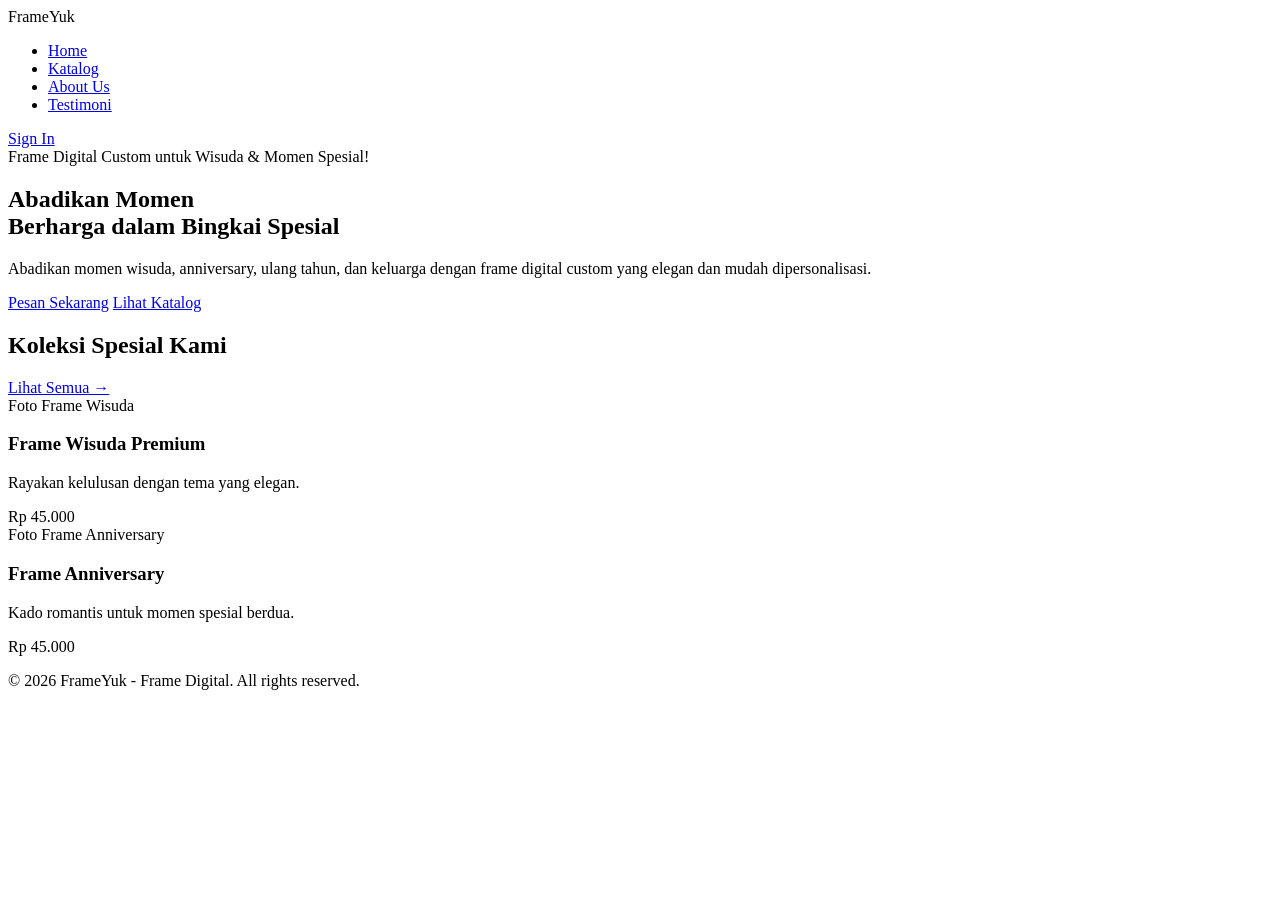
==== index.html @ 93fc91d2 "First commit landing page" ====
<!DOCTYPE html>
<html lang="id">
<head>
    <meta charset="UTF-8">
    <meta name="viewport" content="width=device-width, initial-scale=1.0">
    <title>FrameYuk - Abadikan Momen Berharga</title>
    <link rel="stylesheet" href="style.css">
</head>
<body>

    <header>
        <nav class="navbar">
            <div class="logo">FrameYuk</div>
            <ul class="nav-links">
                <li><a href="#" class="active">Home</a></li>
                <li><a href="#">Katalog</a></li>
                <li><a href="#">About Us</a></li>
                <li><a href="#">Testimoni</a></li>
            </ul>
            <a href="#" class="btn-signin">Sign In</a>
        </nav>
    </header>

    <section class="hero">
        <div class="hero-content">
            <span class="badge">Frame Digital Custom untuk Wisuda & Momen Spesial!</span>
            <h1>Abadikan Momen <br>Berharga dalam <span>Bingkai Spesial</span></h1>
            <p>Abadikan momen wisuda, anniversary, ulang tahun, dan keluarga dengan frame digital custom yang elegan dan mudah dipersonalisasi.</p>
            <div class="hero-buttons">
                <a href="#" class="btn-primary">Pesan Sekarang</a>
                <a href="#" class="btn-secondary">Lihat Katalog</a>
            </div>
        </div>
    </section>

    <section class="products">
        <div class="section-header">
            <h2>Koleksi Spesial Kami</h2>
            <a href="#" class="see-all">Lihat Semua →</a>
        </div>
        <div class="product-grid">
            <div class="product-card">
                <div class="image-placeholder">Foto Frame Wisuda</div>
                <h3>Frame Wisuda Premium</h3>
                <p>Rayakan kelulusan dengan tema yang elegan.</p>
                <span class="price">Rp 45.000</span>
            </div>
            <div class="product-card">
                <div class="image-placeholder">Foto Frame Anniversary</div>
                <h3>Frame Anniversary</h3>
                <p>Kado romantis untuk momen spesial berdua.</p>
                <span class="price">Rp 45.000</span>
            </div>
        </div>
    </section>

    <footer>
        <p>&copy; 2026 FrameYuk - Frame Digital. All rights reserved.</p>
    </footer>

</body>
</html>
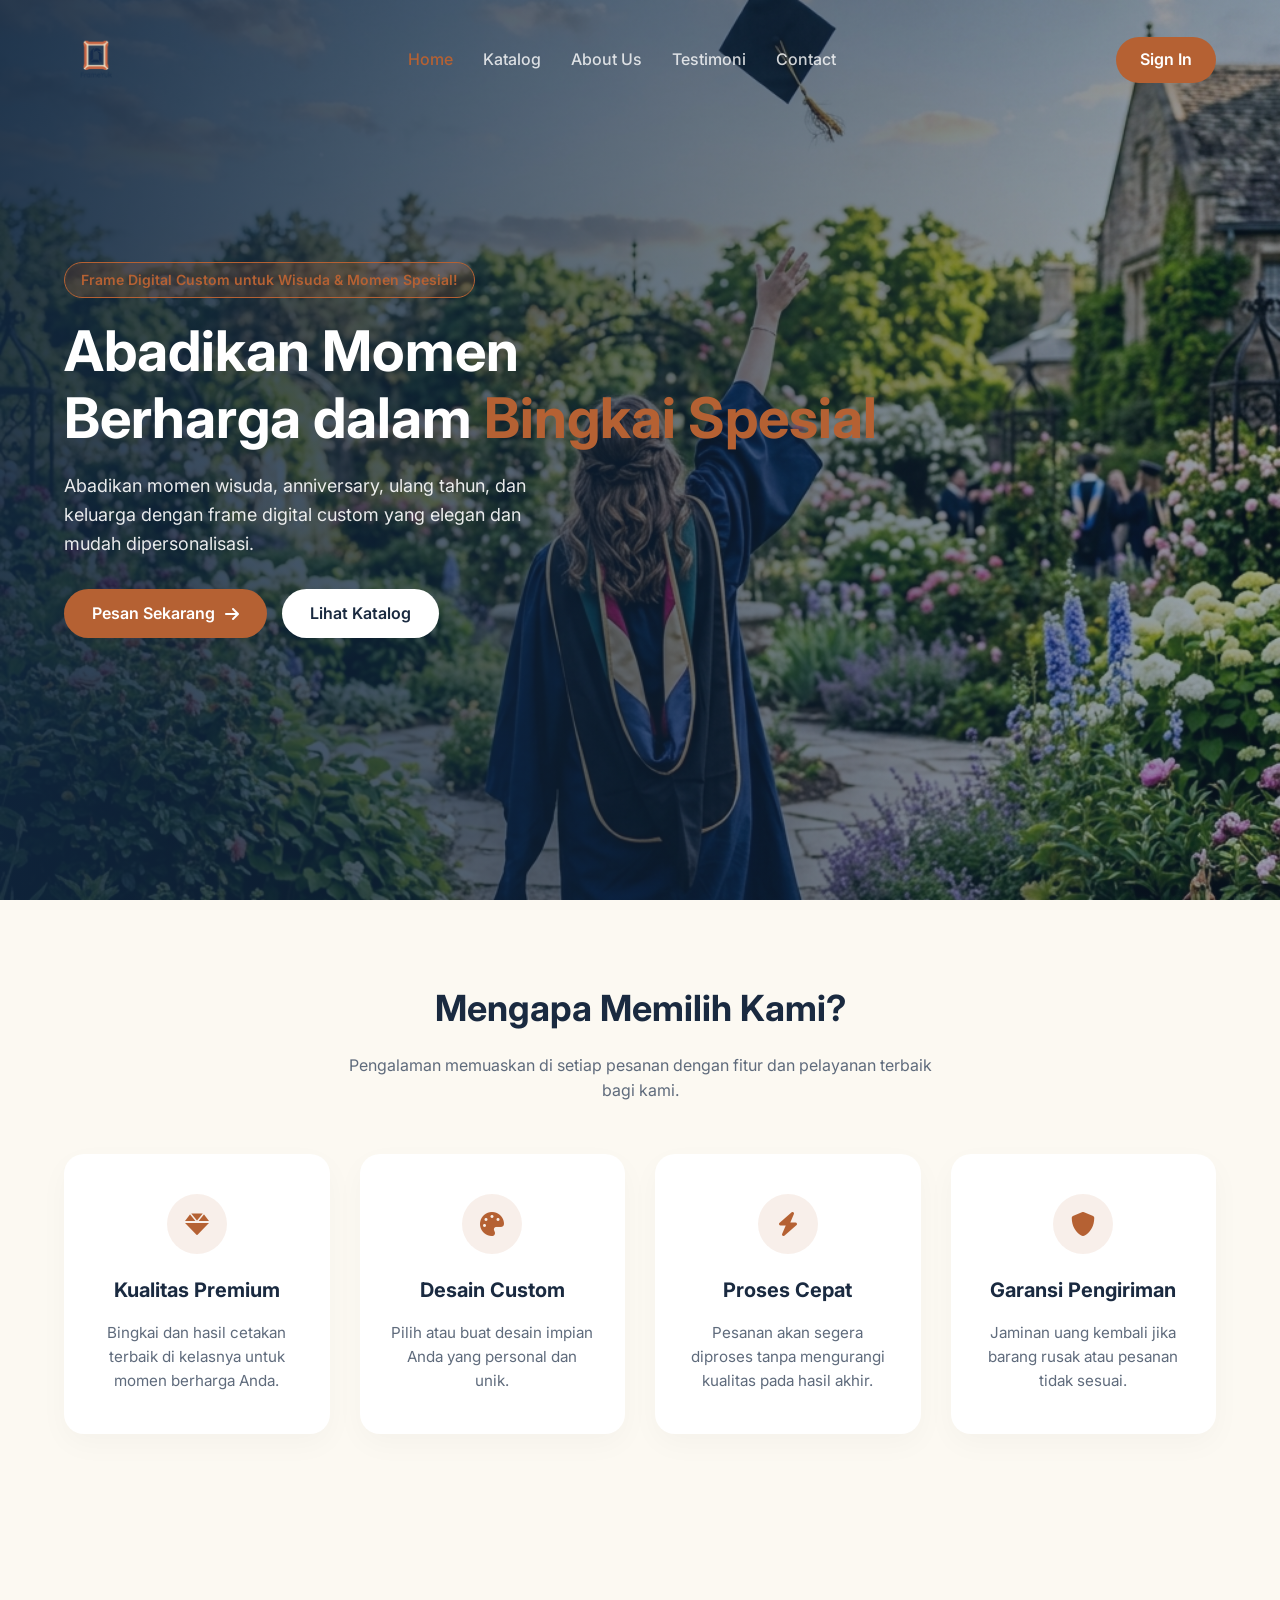
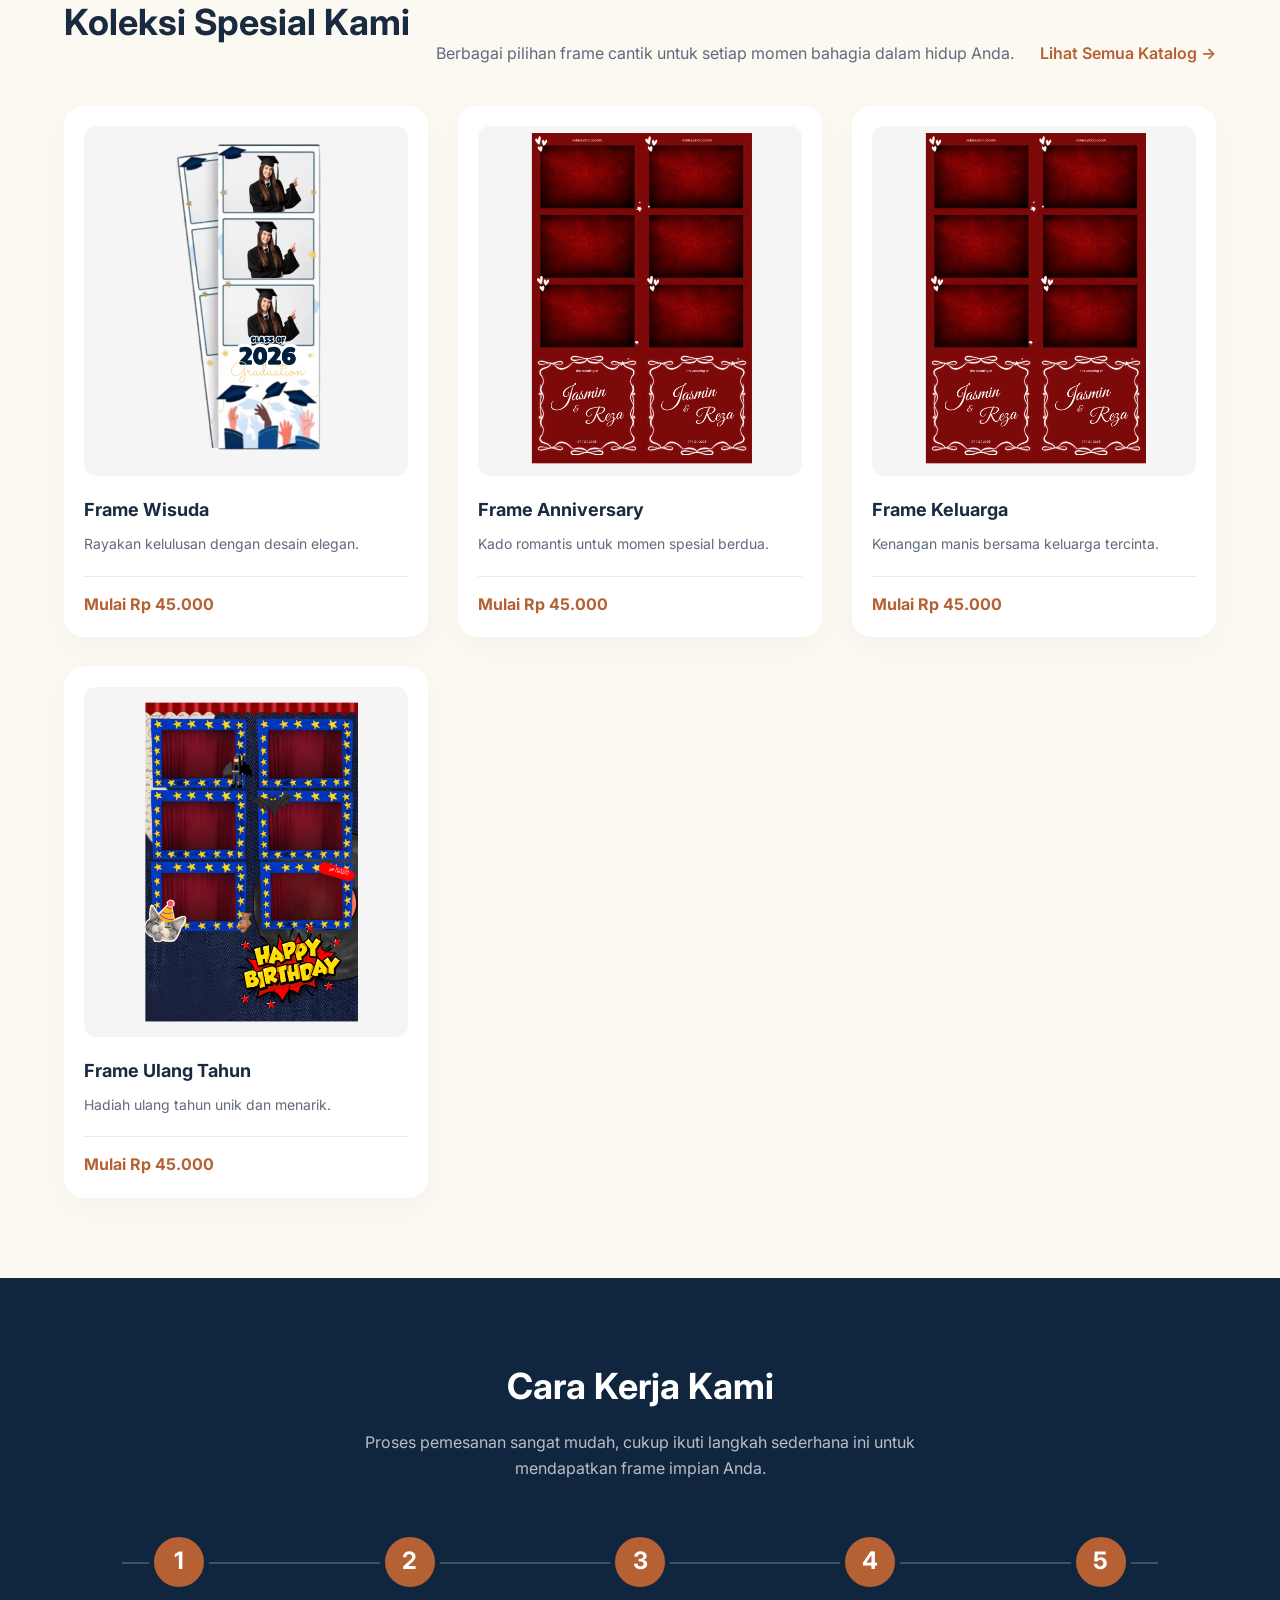
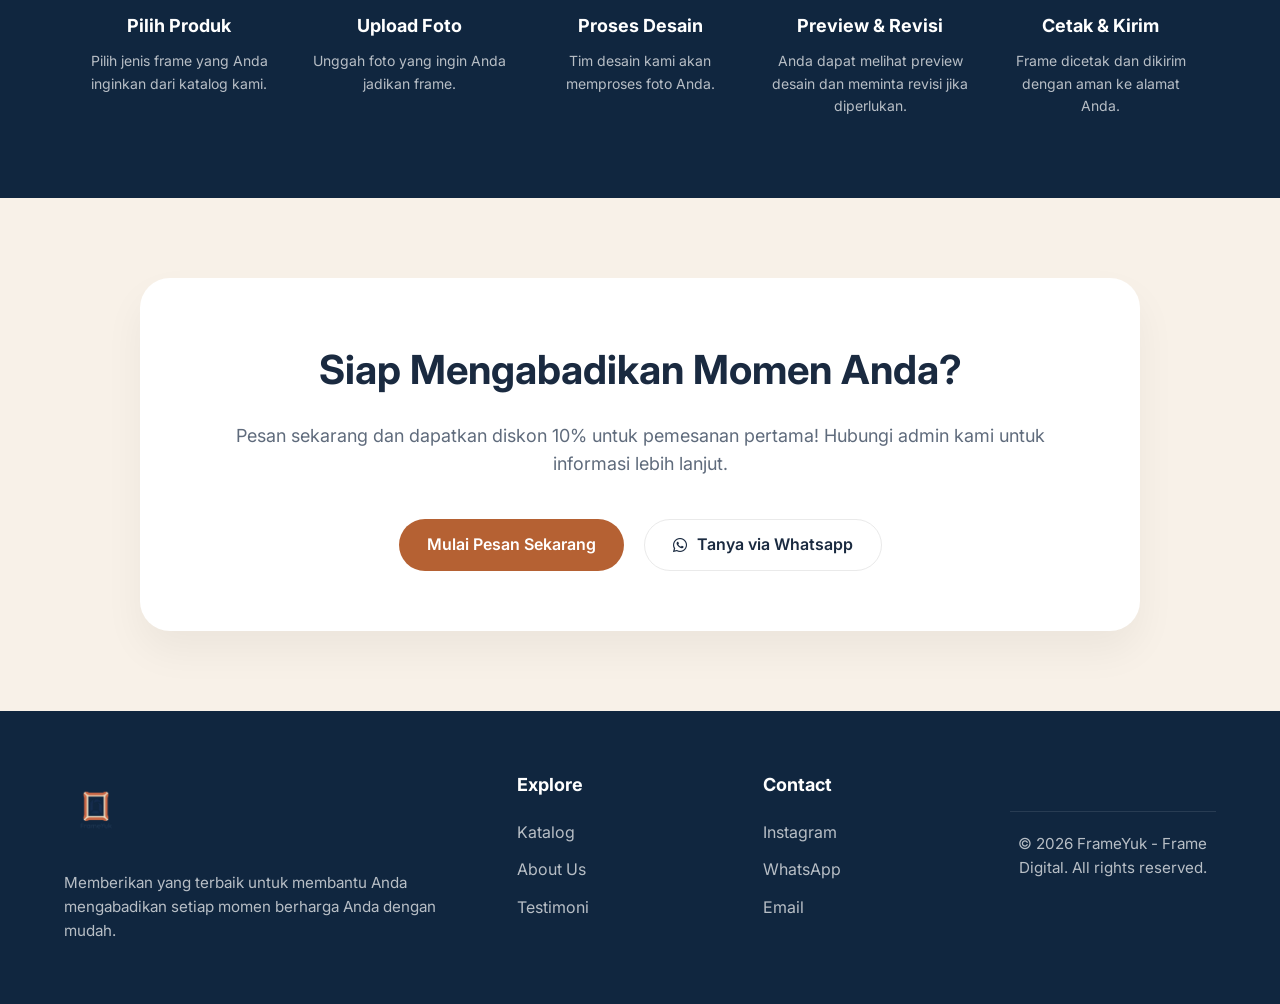
==== commit 089dc38a: "trigger deploy pertama" ====
--- a/index.html
+++ b/index.html
@@ -5,30 +5,65 @@
     <meta name="viewport" content="width=device-width, initial-scale=1.0">
     <title>FrameYuk - Abadikan Momen Berharga</title>
     <link rel="stylesheet" href="style.css">
+    <link href="https://fonts.googleapis.com/css2?family=Inter:wght@300;400;500;600;700&display=swap" rel="stylesheet">
+    <link rel="stylesheet" href="https://cdnjs.cloudflare.com/ajax/libs/font-awesome/6.0.0/css/all.min.css">
 </head>
 <body>
 
     <header>
         <nav class="navbar">
-            <div class="logo">FrameYuk</div>
+            <div class="logo">
+                <img src="logo.png" alt="FrameYuk Logo" class="logo-img">
+            </div>
             <ul class="nav-links">
-                <li><a href="#" class="active">Home</a></li>
-                <li><a href="#">Katalog</a></li>
+                <li><a href="index.html" class="active">Home</a></li>
+                <li><a href="katalog.html">Katalog</a></li>
                 <li><a href="#">About Us</a></li>
                 <li><a href="#">Testimoni</a></li>
+                <li><a href="#">Contact</a></li>
             </ul>
-            <a href="#" class="btn-signin">Sign In</a>
+            <a href="login.html" class="btn-signin">Sign In</a>
         </nav>
     </header>
 
     <section class="hero">
+        <div class="hero-overlay"></div>
         <div class="hero-content">
             <span class="badge">Frame Digital Custom untuk Wisuda & Momen Spesial!</span>
             <h1>Abadikan Momen <br>Berharga dalam <span>Bingkai Spesial</span></h1>
             <p>Abadikan momen wisuda, anniversary, ulang tahun, dan keluarga dengan frame digital custom yang elegan dan mudah dipersonalisasi.</p>
             <div class="hero-buttons">
-                <a href="#" class="btn-primary">Pesan Sekarang</a>
-                <a href="#" class="btn-secondary">Lihat Katalog</a>
+                <a href="katalog.html" class="btn-primary">Pesan Sekarang <i class="fas fa-arrow-right"></i></a>
+                <a href="katalog.html" class="btn-secondary">Lihat Katalog</a>
+            </div>
+        </div>
+    </section>
+
+    <section class="features">
+        <div class="section-header">
+            <h2>Mengapa Memilih Kami?</h2>
+            <p>Pengalaman memuaskan di setiap pesanan dengan fitur dan pelayanan terbaik bagi kami.</p>
+        </div>
+        <div class="feature-grid">
+            <div class="feature-card">
+                <div class="icon"><i class="fas fa-gem"></i></div>
+                <h3>Kualitas Premium</h3>
+                <p>Bingkai dan hasil cetakan terbaik di kelasnya untuk momen berharga Anda.</p>
+            </div>
+            <div class="feature-card">
+                <div class="icon"><i class="fas fa-palette"></i></div>
+                <h3>Desain Custom</h3>
+                <p>Pilih atau buat desain impian Anda yang personal dan unik.</p>
+            </div>
+            <div class="feature-card">
+                <div class="icon"><i class="fas fa-bolt"></i></div>
+                <h3>Proses Cepat</h3>
+                <p>Pesanan akan segera diproses tanpa mengurangi kualitas pada hasil akhir.</p>
+            </div>
+            <div class="feature-card">
+                <div class="icon"><i class="fas fa-shield-alt"></i></div>
+                <h3>Garansi Pengiriman</h3>
+                <p>Jaminan uang kembali jika barang rusak atau pesanan tidak sesuai.</p>
             </div>
         </div>
     </section>
@@ -36,27 +71,131 @@
     <section class="products">
         <div class="section-header">
             <h2>Koleksi Spesial Kami</h2>
-            <a href="#" class="see-all">Lihat Semua →</a>
+            <p>Berbagai pilihan frame cantik untuk setiap momen bahagia dalam hidup Anda.</p>
+            <a href="#" class="see-all">Lihat Semua Katalog →</a>
         </div>
         <div class="product-grid">
             <div class="product-card">
-                <div class="image-placeholder">Foto Frame Wisuda</div>
-                <h3>Frame Wisuda Premium</h3>
-                <p>Rayakan kelulusan dengan tema yang elegan.</p>
-                <span class="price">Rp 45.000</span>
-            </div>
-            <div class="product-card">
-                <div class="image-placeholder">Foto Frame Anniversary</div>
+                <div class="image-wrapper">
+                    <img src="frame_wisuda.png" alt="Frame Wisuda">
+                </div>
+                <h3>Frame Wisuda</h3>
+                <p>Rayakan kelulusan dengan desain elegan.</p>
+                <div class="card-footer">
+                    <span class="price">Mulai Rp 45.000</span>
+                </div>
+            </div>
+            <div class="product-card">
+                <div class="image-wrapper">
+                    <img src="frame_anniversary.png" alt="Frame Anniversary">
+                </div>
                 <h3>Frame Anniversary</h3>
                 <p>Kado romantis untuk momen spesial berdua.</p>
-                <span class="price">Rp 45.000</span>
+                <div class="card-footer">
+                    <span class="price">Mulai Rp 45.000</span>
+                </div>
+            </div>
+            <div class="product-card">
+                <div class="image-wrapper">
+                    <img src="frame_anniversary.png" alt="Frame Keluarga">
+                </div>
+                <h3>Frame Keluarga</h3>
+                <p>Kenangan manis bersama keluarga tercinta.</p>
+                <div class="card-footer">
+                    <span class="price">Mulai Rp 45.000</span>
+                </div>
+            </div>
+            <div class="product-card">
+                <div class="image-wrapper">
+                    <img src="frame_birthday.png" alt="Frame Ulang Tahun">
+                </div>
+                <h3>Frame Ulang Tahun</h3>
+                <p>Hadiah ulang tahun unik dan menarik.</p>
+                <div class="card-footer">
+                    <span class="price">Mulai Rp 45.000</span>
+                </div>
+            </div>
+        </div>
+    </section>
+
+    <section class="how-it-works">
+        <div class="section-header white">
+            <h2>Cara Kerja Kami</h2>
+            <p>Proses pemesanan sangat mudah, cukup ikuti langkah sederhana ini untuk mendapatkan frame impian Anda.</p>
+        </div>
+        <div class="steps-container">
+            <div class="step">
+                <div class="step-number">1</div>
+                <h3>Pilih Produk</h3>
+                <p>Pilih jenis frame yang Anda inginkan dari katalog kami.</p>
+            </div>
+            <div class="step">
+                <div class="step-number">2</div>
+                <h3>Upload Foto</h3>
+                <p>Unggah foto yang ingin Anda jadikan frame.</p>
+            </div>
+            <div class="step">
+                <div class="step-number">3</div>
+                <h3>Proses Desain</h3>
+                <p>Tim desain kami akan memproses foto Anda.</p>
+            </div>
+            <div class="step">
+                <div class="step-number">4</div>
+                <h3>Preview & Revisi</h3>
+                <p>Anda dapat melihat preview desain dan meminta revisi jika diperlukan.</p>
+            </div>
+            <div class="step">
+                <div class="step-number">5</div>
+                <h3>Cetak & Kirim</h3>
+                <p>Frame dicetak dan dikirim dengan aman ke alamat Anda.</p>
+            </div>
+        </div>
+    </section>
+
+    <section class="cta">
+        <div class="cta-content">
+            <h2>Siap Mengabadikan Momen Anda?</h2>
+            <p>Pesan sekarang dan dapatkan diskon 10% untuk pemesanan pertama! Hubungi admin kami untuk informasi lebih lanjut.</p>
+            <div class="cta-buttons">
+                <a href="#" class="btn-primary">Mulai Pesan Sekarang</a>
+                <a href="#" class="btn-outline-white"><i class="fab fa-whatsapp"></i> Tanya via Whatsapp</a>
             </div>
         </div>
     </section>
 
     <footer>
-        <p>&copy; 2026 FrameYuk - Frame Digital. All rights reserved.</p>
+        <div class="footer-content">
+            <div class="footer-col">
+                <div class="logo">
+                    <img src="logo.png" alt="FrameYuk Logo" class="logo-img">
+                </div>
+                <p>Memberikan yang terbaik untuk membantu Anda mengabadikan setiap momen berharga Anda dengan mudah.</p>
+            </div>
+            <div class="footer-col">
+                <h3>Explore</h3>
+                <ul>
+                    <li><a href="#">Katalog</a></li>
+                    <li><a href="#">About Us</a></li>
+                    <li><a href="#">Testimoni</a></li>
+                </ul>
+            </div>
+            <div class="footer-col">
+                <h3>Contact</h3>
+                <ul>
+                    <li><a href="#">Instagram</a></li>
+                    <li><a href="#">WhatsApp</a></li>
+                    <li><a href="#">Email</a></li>
+                </ul>
+            </div>
+            <div class="footer-col">
+                <p class="copyright">&copy; 2026 FrameYuk - Frame Digital. All rights reserved.</p>
+            </div>
+        </div>
     </footer>
 
+<script src="script.js"></script>
 </body>
-</html>+</html>
+
+
+
--- a/style.css
+++ b/style.css
@@ -0,0 +1,1180 @@
+:root {
+    --primary-color: #b56133;
+    --primary-hover: #9c4f26;
+    --bg-color: #fcf9f2;
+    --text-dark: #1a2a40;
+    --text-light: #5f6b7c;
+    --white: #ffffff;
+    --navy: #10263f;
+    --border-color: #eaeaea;
+}
+
+* {
+    margin: 0;
+    padding: 0;
+    box-sizing: border-box;
+    font-family: 'Inter', sans-serif;
+}
+
+body {
+    background-color: var(--bg-color);
+    color: var(--text-dark);
+    line-height: 1.6;
+}
+
+a {
+    text-decoration: none;
+    color: inherit;
+    transition: all 0.3s ease;
+}
+
+ul {
+    list-style: none;
+}
+
+/* Header & Navbar */
+header {
+    background-color: transparent;
+    position: absolute;
+    top: 0;
+    width: 100%;
+    z-index: 100;
+    padding: 20px 5%;
+}
+
+.navbar {
+    display: flex;
+    justify-content: space-between;
+    align-items: center;
+    max-width: 1200px;
+    margin: 0 auto;
+}
+
+.logo {
+    font-size: 1.5rem;
+    font-weight: 700;
+    color: var(--primary-color);
+    display: flex;
+    align-items: center;
+    gap: 10px;
+}
+
+.nav-links {
+    display: flex;
+    gap: 30px;
+}
+
+.nav-links a {
+    font-weight: 500;
+    color: var(--white);
+    opacity: 0.8;
+}
+
+.nav-links a:hover, .nav-links a.active {
+    opacity: 1;
+    color: var(--primary-color);
+}
+
+.btn-signin {
+    background-color: var(--primary-color);
+    color: var(--white);
+    padding: 10px 24px;
+    border-radius: 50px;
+    font-weight: 600;
+}
+
+.btn-signin:hover {
+    background-color: var(--primary-hover);
+}
+
+/* Hero Section */
+.hero {
+    position: relative;
+    height: 100vh;
+    min-height: 600px;
+    display: flex;
+    align-items: center;
+    padding: 0 5%;
+    background-image: url('hero_bg.png');
+    background-size: cover;
+    background-position: center;
+}
+
+.hero-overlay {
+    position: absolute;
+    top: 0;
+    left: 0;
+    width: 100%;
+    height: 100%;
+    background: linear-gradient(to right, rgba(16, 38, 63, 0.9) 0%, rgba(16, 38, 63, 0.4) 100%);
+}
+
+.hero-content {
+    position: relative;
+    z-index: 10;
+    max-width: 600px;
+    color: var(--white);
+    margin-left: auto;
+    margin-right: auto;
+    text-align: left;
+    width: 100%;
+    max-width: 1200px;
+}
+
+.badge {
+    display: inline-block;
+    background-color: rgba(181, 97, 51, 0.2);
+    color: var(--primary-color);
+    padding: 6px 16px;
+    border-radius: 50px;
+    font-size: 0.875rem;
+    font-weight: 600;
+    margin-bottom: 20px;
+    border: 1px solid var(--primary-color);
+}
+
+.hero h1 {
+    font-size: 3.5rem;
+    line-height: 1.2;
+    margin-bottom: 20px;
+    font-weight: 700;
+}
+
+.hero h1 span {
+    color: var(--primary-color);
+}
+
+.hero p {
+    font-size: 1.125rem;
+    margin-bottom: 30px;
+    opacity: 0.9;
+    max-width: 500px;
+}
+
+.hero-buttons {
+    display: flex;
+    gap: 15px;
+}
+
+.btn-primary {
+    background-color: var(--primary-color);
+    color: var(--white);
+    padding: 12px 28px;
+    border-radius: 50px;
+    font-weight: 600;
+    display: inline-flex;
+    align-items: center;
+    gap: 10px;
+}
+
+.btn-primary:hover {
+    background-color: var(--primary-hover);
+    transform: translateY(-2px);
+}
+
+.btn-secondary {
+    background-color: var(--white);
+    color: var(--text-dark);
+    padding: 12px 28px;
+    border-radius: 50px;
+    font-weight: 600;
+}
+
+.btn-secondary:hover {
+    background-color: #f0f0f0;
+}
+
+/* Sections General */
+section {
+    padding: 80px 5%;
+}
+
+.section-header {
+    text-align: center;
+    margin-bottom: 50px;
+}
+
+.section-header h2 {
+    font-size: 2.25rem;
+    color: var(--text-dark);
+    margin-bottom: 15px;
+}
+
+.section-header p {
+    color: var(--text-light);
+    max-width: 600px;
+    margin: 0 auto;
+}
+
+/* Features */
+.feature-grid {
+    display: grid;
+    grid-template-columns: repeat(auto-fit, minmax(250px, 1fr));
+    gap: 30px;
+    max-width: 1200px;
+    margin: 0 auto;
+}
+
+.feature-card {
+    background-color: var(--white);
+    padding: 40px 30px;
+    border-radius: 20px;
+    text-align: center;
+    box-shadow: 0 10px 30px rgba(0,0,0,0.03);
+    transition: transform 0.3s ease;
+}
+
+.feature-card:hover {
+    transform: translateY(-10px);
+}
+
+.feature-card .icon {
+    width: 60px;
+    height: 60px;
+    background-color: rgba(181, 97, 51, 0.1);
+    color: var(--primary-color);
+    border-radius: 50%;
+    display: flex;
+    align-items: center;
+    justify-content: center;
+    font-size: 1.5rem;
+    margin: 0 auto 20px;
+}
+
+.feature-card h3 {
+    margin-bottom: 15px;
+    font-size: 1.25rem;
+}
+
+.feature-card p {
+    color: var(--text-light);
+    font-size: 0.95rem;
+}
+
+/* Products */
+.products .section-header {
+    display: flex;
+    justify-content: space-between;
+    align-items: flex-end;
+    text-align: left;
+    max-width: 1200px;
+    margin: 0 auto 40px;
+}
+
+.products .section-header p {
+    margin: 0;
+}
+
+.see-all {
+    color: var(--primary-color);
+    font-weight: 600;
+}
+
+.product-grid {
+    display: grid;
+    grid-template-columns: repeat(auto-fit, minmax(280px, 1fr));
+    gap: 30px;
+    max-width: 1200px;
+    margin: 0 auto;
+}
+
+.product-card {
+    background-color: var(--white);
+    border-radius: 20px;
+    padding: 20px;
+    box-shadow: 0 10px 30px rgba(0,0,0,0.03);
+    transition: transform 0.3s ease;
+}
+
+.product-card:hover {
+    transform: translateY(-5px);
+}
+
+.image-wrapper {
+    width: 100%;
+    height: 350px;
+    background-color: #f5f5f5;
+    border-radius: 12px;
+    margin-bottom: 20px;
+    overflow: hidden;
+    display: flex;
+    align-items: center;
+    justify-content: center;
+}
+
+.image-wrapper img {
+    height: 100%;
+    object-fit: contain;
+}
+
+.product-card h3 {
+    font-size: 1.125rem;
+    margin-bottom: 8px;
+}
+
+.product-card p {
+    color: var(--text-light);
+    font-size: 0.875rem;
+    margin-bottom: 20px;
+}
+
+.card-footer {
+    display: flex;
+    justify-content: space-between;
+    align-items: center;
+    border-top: 1px solid var(--border-color);
+    padding-top: 15px;
+}
+
+.price {
+    font-weight: 700;
+    color: var(--primary-color);
+}
+
+.btn-buy {
+    background-color: rgba(181, 97, 51, 0.1);
+    color: var(--primary-color);
+    width: 40px;
+    height: 40px;
+    border-radius: 50%;
+    display: flex;
+    align-items: center;
+    justify-content: center;
+}
+
+.btn-buy:hover {
+    background-color: var(--primary-color);
+    color: var(--white);
+}
+
+/* How it Works */
+.how-it-works {
+    background-color: var(--navy);
+    color: var(--white);
+}
+
+.how-it-works .section-header h2 {
+    color: var(--white);
+}
+
+.how-it-works .section-header p {
+    color: rgba(255,255,255,0.7);
+}
+
+.steps-container {
+    display: flex;
+    justify-content: space-between;
+    max-width: 1200px;
+    margin: 0 auto;
+    position: relative;
+}
+
+.steps-container::before {
+    content: '';
+    position: absolute;
+    top: 30px;
+    left: 5%;
+    right: 5%;
+    height: 2px;
+    background-color: rgba(255,255,255,0.2);
+    z-index: 1;
+}
+
+.step {
+    text-align: center;
+    position: relative;
+    z-index: 2;
+    flex: 1;
+    padding: 0 15px;
+}
+
+.step-number {
+    width: 60px;
+    height: 60px;
+    background-color: var(--primary-color);
+    color: var(--white);
+    border-radius: 50%;
+    display: flex;
+    align-items: center;
+    justify-content: center;
+    font-size: 1.5rem;
+    font-weight: 700;
+    margin: 0 auto 20px;
+    border: 5px solid var(--navy);
+}
+
+.step h3 {
+    font-size: 1.125rem;
+    margin-bottom: 10px;
+}
+
+.step p {
+    font-size: 0.875rem;
+    color: rgba(255,255,255,0.7);
+}
+
+/* CTA */
+.cta {
+    background-color: rgba(181, 97, 51, 0.05);
+}
+
+.cta-content {
+    background-color: var(--white);
+    max-width: 1000px;
+    margin: 0 auto;
+    padding: 60px;
+    border-radius: 30px;
+    text-align: center;
+    box-shadow: 0 20px 40px rgba(0,0,0,0.05);
+}
+
+.cta-content h2 {
+    font-size: 2.5rem;
+    margin-bottom: 20px;
+}
+
+.cta-content p {
+    color: var(--text-light);
+    margin-bottom: 40px;
+    font-size: 1.125rem;
+}
+
+.cta-buttons {
+    display: flex;
+    justify-content: center;
+    gap: 20px;
+}
+
+.btn-outline-white {
+    background-color: var(--white);
+    color: var(--text-dark);
+    border: 1px solid var(--border-color);
+    padding: 12px 28px;
+    border-radius: 50px;
+    font-weight: 600;
+    display: inline-flex;
+    align-items: center;
+    gap: 10px;
+}
+
+.btn-outline-white:hover {
+    border-color: var(--primary-color);
+    color: var(--primary-color);
+}
+
+/* Footer */
+footer {
+    background-color: var(--navy);
+    color: var(--white);
+    padding: 60px 5% 20px;
+}
+
+.footer-content {
+    display: grid;
+    grid-template-columns: 2fr 1fr 1fr 1fr;
+    gap: 40px;
+    max-width: 1200px;
+    margin: 0 auto 40px;
+}
+
+.footer-col .logo {
+    color: var(--white);
+    margin-bottom: 20px;
+}
+
+.footer-col p {
+    color: rgba(255,255,255,0.7);
+    font-size: 0.95rem;
+}
+
+.footer-col h3 {
+    margin-bottom: 20px;
+    font-size: 1.125rem;
+}
+
+.footer-col ul li {
+    margin-bottom: 12px;
+}
+
+.footer-col ul li a {
+    color: rgba(255,255,255,0.7);
+}
+
+.footer-col ul li a:hover {
+    color: var(--primary-color);
+}
+
+.copyright {
+    text-align: center;
+    border-top: 1px solid rgba(255,255,255,0.1);
+    padding-top: 20px;
+    margin-top: 40px;
+    font-size: 0.875rem;
+    color: rgba(255,255,255,0.5);
+}
+
+/* Responsive */
+@media (max-width: 768px) {
+    .nav-links {
+        display: none;
+    }
+    
+    .hero h1 {
+        font-size: 2.5rem;
+    }
+    
+    .products .section-header {
+        flex-direction: column;
+        align-items: flex-start;
+        gap: 15px;
+    }
+    
+    .steps-container {
+        flex-direction: column;
+        gap: 40px;
+    }
+    
+    .steps-container::before {
+        display: none;
+    }
+    
+    .cta-buttons {
+        flex-direction: column;
+    }
+    
+    .footer-content {
+        grid-template-columns: 1fr;
+    }
+}
+
+/* =========================================
+   ADDITIONAL STYLES FOR NEW PAGES
+========================================= */
+
+/* General Utility */
+.bg-light {
+    background-color: #f7f9fc;
+}
+
+.mt-4 {
+    margin-top: 20px;
+}
+
+.text-danger {
+    color: #e74c3c;
+}
+
+.text-muted {
+    color: #7f8c8d;
+}
+
+/* Navbar Top (Inner Pages) */
+.navbar-top {
+    background-color: var(--white);
+    position: sticky;
+    top: 0;
+    box-shadow: 0 2px 10px rgba(0,0,0,0.05);
+    padding: 15px 5%;
+    z-index: 100;
+}
+
+.nav-container {
+    display: flex;
+    justify-content: space-between;
+    align-items: center;
+    max-width: 1200px;
+    margin: 0 auto;
+}
+
+.search-bar {
+    display: flex;
+    align-items: center;
+    background-color: #f0f2f5;
+    padding: 8px 15px;
+    border-radius: 50px;
+    width: 300px;
+}
+
+.search-bar i {
+    color: var(--text-light);
+    margin-right: 10px;
+}
+
+.search-bar input {
+    border: none;
+    background: transparent;
+    outline: none;
+    width: 100%;
+}
+
+.user-profile .user-info {
+    display: flex;
+    align-items: center;
+    gap: 10px;
+    cursor: pointer;
+    font-weight: 500;
+}
+
+.user-info i {
+    font-size: 1.5rem;
+    color: var(--text-light);
+}
+
+/* Katalog Page */
+.katalog-container {
+    padding: 40px 5%;
+    max-width: 1200px;
+    margin: 0 auto;
+}
+
+.page-header {
+    text-align: center;
+    margin-bottom: 30px;
+}
+
+.page-header h1 {
+    font-size: 2rem;
+    margin-bottom: 10px;
+}
+
+.filter-tabs {
+    display: flex;
+    justify-content: center;
+    gap: 15px;
+    margin-bottom: 40px;
+    flex-wrap: wrap;
+}
+
+.filter-btn {
+    padding: 10px 20px;
+    border: 1px solid var(--border-color);
+    background-color: var(--white);
+    border-radius: 50px;
+    cursor: pointer;
+    font-weight: 500;
+    transition: all 0.3s;
+}
+
+.filter-btn:hover, .filter-btn.active {
+    background-color: var(--primary-color);
+    color: var(--white);
+    border-color: var(--primary-color);
+}
+
+.badge-new {
+    position: absolute;
+    top: 15px;
+    right: 15px;
+    background-color: #e74c3c;
+    color: white;
+    padding: 4px 10px;
+    border-radius: 4px;
+    font-size: 0.75rem;
+    font-weight: bold;
+}
+
+.image-wrapper {
+    position: relative;
+}
+
+.btn-buy-full {
+    display: block;
+    text-align: center;
+    background-color: rgba(181, 97, 51, 0.1);
+    color: var(--primary-color);
+    padding: 8px 15px;
+    border-radius: 50px;
+    font-weight: 600;
+    transition: all 0.3s;
+}
+
+.btn-buy-full:hover {
+    background-color: var(--primary-color);
+    color: var(--white);
+}
+
+/* Detail Page */
+.breadcrumb {
+    padding: 20px 5%;
+    font-size: 0.875rem;
+    color: var(--text-light);
+}
+
+.breadcrumb a {
+    color: var(--primary-color);
+}
+
+.detail-container {
+    padding: 20px 5% 60px;
+    max-width: 1200px;
+    margin: 0 auto;
+}
+
+.detail-layout {
+    display: grid;
+    grid-template-columns: 1fr 1fr;
+    gap: 50px;
+}
+
+.detail-gallery {
+    display: flex;
+    flex-direction: column;
+    gap: 20px;
+}
+
+.main-image {
+    background-color: #f5f5f5;
+    border-radius: 20px;
+    height: 400px;
+    display: flex;
+    align-items: center;
+    justify-content: center;
+    padding: 20px;
+}
+
+.main-image img {
+    max-height: 100%;
+    object-fit: contain;
+}
+
+.image-thumbnails {
+    display: flex;
+    gap: 15px;
+}
+
+.thumbnail {
+    width: 80px;
+    height: 80px;
+    background-color: #f5f5f5;
+    border-radius: 10px;
+    border: 2px solid transparent;
+    cursor: pointer;
+    padding: 10px;
+}
+
+.thumbnail img {
+    width: 100%;
+    height: 100%;
+    object-fit: contain;
+}
+
+.thumbnail.active {
+    border-color: var(--primary-color);
+}
+
+.product-description-box {
+    background-color: var(--white);
+    padding: 20px;
+    border-radius: 12px;
+    box-shadow: 0 5px 15px rgba(0,0,0,0.02);
+}
+
+.product-description-box h4 {
+    margin-bottom: 10px;
+}
+
+.product-title {
+    font-size: 2.5rem;
+    margin-bottom: 10px;
+}
+
+.product-price {
+    font-size: 1.5rem;
+    font-weight: 700;
+    color: var(--primary-color);
+    margin-bottom: 30px;
+}
+
+.form-group {
+    margin-bottom: 25px;
+}
+
+.form-group label {
+    display: block;
+    margin-bottom: 10px;
+    font-weight: 600;
+}
+
+.color-options {
+    display: flex;
+    gap: 15px;
+}
+
+.color-radio {
+    cursor: pointer;
+}
+
+.color-radio input {
+    display: none;
+}
+
+.color-swatch {
+    display: inline-block;
+    width: 30px;
+    height: 30px;
+    border-radius: 50%;
+    border: 2px solid #ddd;
+    transition: all 0.2s;
+}
+
+.color-radio input:checked + .color-swatch {
+    transform: scale(1.1);
+    box-shadow: 0 0 0 2px var(--white), 0 0 0 4px var(--primary-color);
+}
+
+.upload-slots {
+    display: flex;
+    gap: 15px;
+    margin-bottom: 5px;
+}
+
+.upload-box {
+    width: 80px;
+    height: 80px;
+    border: 2px dashed #ccc;
+    border-radius: 10px;
+    display: flex;
+    flex-direction: column;
+    align-items: center;
+    justify-content: center;
+    color: #999;
+    cursor: pointer;
+    transition: all 0.2s;
+}
+
+.upload-box:hover {
+    border-color: var(--primary-color);
+    color: var(--primary-color);
+}
+
+.action-group {
+    display: flex;
+    align-items: center;
+    gap: 20px;
+    margin-top: 40px;
+}
+
+.quantity-control {
+    display: flex;
+    align-items: center;
+    border: 1px solid #ddd;
+    border-radius: 50px;
+    overflow: hidden;
+}
+
+.qty-btn {
+    width: 40px;
+    height: 40px;
+    background: var(--white);
+    border: none;
+    cursor: pointer;
+    font-size: 1.2rem;
+}
+
+.qty-input {
+    width: 50px;
+    text-align: center;
+    border: none;
+    border-left: 1px solid #ddd;
+    border-right: 1px solid #ddd;
+    height: 40px;
+}
+
+.btn-large {
+    padding: 12px 40px;
+    flex: 1;
+    text-align: center;
+}
+
+/* Dashboard / Pesanan Page */
+.dashboard-layout {
+    display: flex;
+    max-width: 1200px;
+    margin: 40px auto;
+    padding: 0 5%;
+    gap: 30px;
+    min-height: 600px;
+}
+
+.sidebar {
+    width: 250px;
+    background-color: var(--white);
+    border-radius: 20px;
+    padding: 20px 0;
+    box-shadow: 0 5px 20px rgba(0,0,0,0.03);
+    align-self: flex-start;
+}
+
+.sidebar-menu li {
+    margin-bottom: 5px;
+}
+
+.sidebar-menu a {
+    display: flex;
+    align-items: center;
+    gap: 15px;
+    padding: 15px 25px;
+    color: var(--text-dark);
+    font-weight: 500;
+}
+
+.sidebar-menu a:hover, .sidebar-menu a.active {
+    background-color: rgba(181, 97, 51, 0.05);
+    color: var(--primary-color);
+    border-left: 3px solid var(--primary-color);
+}
+
+.dashboard-content {
+    flex: 1;
+    background-color: var(--white);
+    border-radius: 20px;
+    padding: 30px;
+    box-shadow: 0 5px 20px rgba(0,0,0,0.03);
+}
+
+.page-header-small h2 {
+    font-size: 1.5rem;
+    margin-bottom: 5px;
+}
+
+.page-header-small p {
+    color: var(--text-light);
+    margin-bottom: 25px;
+}
+
+.order-tabs {
+    display: flex;
+    gap: 20px;
+    border-bottom: 1px solid var(--border-color);
+    margin-bottom: 20px;
+}
+
+.tab-btn {
+    background: none;
+    border: none;
+    padding: 10px 0;
+    cursor: pointer;
+    font-weight: 500;
+    color: var(--text-light);
+    position: relative;
+}
+
+.tab-btn.active {
+    color: var(--primary-color);
+}
+
+.tab-btn.active::after {
+    content: '';
+    position: absolute;
+    bottom: -1px;
+    left: 0;
+    width: 100%;
+    height: 2px;
+    background-color: var(--primary-color);
+}
+
+.table {
+    width: 100%;
+    border-collapse: collapse;
+}
+
+.table th, .table td {
+    padding: 15px;
+    text-align: left;
+    border-bottom: 1px solid var(--border-color);
+}
+
+.table th {
+    font-weight: 600;
+    color: var(--text-light);
+    background-color: #f9f9f9;
+}
+
+.status-badge {
+    padding: 5px 10px;
+    border-radius: 50px;
+    font-size: 0.75rem;
+    font-weight: 600;
+}
+
+.status-unpaid {
+    background-color: #fdf2f2;
+    color: #e74c3c;
+}
+
+.status-process {
+    background-color: #fff8e1;
+    color: #f39c12;
+}
+
+.status-done {
+    background-color: #eafaf1;
+    color: #2ecc71;
+}
+
+.btn-action {
+    padding: 6px 15px;
+    border-radius: 50px;
+    font-size: 0.875rem;
+    font-weight: 600;
+    cursor: pointer;
+    border: none;
+}
+
+.btn-pay {
+    background-color: var(--primary-color);
+    color: var(--white);
+}
+
+.btn-outline {
+    background-color: transparent;
+    border: 1px solid var(--border-color);
+    color: var(--text-dark);
+}
+
+/* Payment Page */
+.payment-container {
+    display: flex;
+    justify-content: center;
+    align-items: center;
+    padding: 60px 5%;
+    min-height: calc(100vh - 80px);
+}
+
+.payment-card {
+    background-color: var(--white);
+    width: 100%;
+    max-width: 500px;
+    padding: 40px;
+    border-radius: 20px;
+    box-shadow: 0 10px 30px rgba(0,0,0,0.05);
+    text-align: center;
+}
+
+.payment-subtitle {
+    color: var(--text-light);
+    margin: 10px 0 30px;
+    font-size: 0.95rem;
+}
+
+.qris-box {
+    background-color: #f5f5f5;
+    padding: 20px;
+    border-radius: 15px;
+    margin-bottom: 30px;
+}
+
+.qr-code {
+    width: 250px;
+    height: 250px;
+    margin: 0 auto;
+}
+
+.payment-details {
+    text-align: left;
+    margin-bottom: 20px;
+    border-top: 1px solid var(--border-color);
+    padding-top: 20px;
+}
+
+.detail-row {
+    display: flex;
+    justify-content: space-between;
+    margin-bottom: 15px;
+}
+
+.total-amount {
+    font-size: 1.25rem;
+    color: var(--primary-color);
+}
+
+.btn-full {
+    display: block;
+    width: 100%;
+}
+
+/* Success Page */
+.success-container {
+    display: flex;
+    justify-content: center;
+    align-items: center;
+    min-height: calc(100vh - 80px);
+    padding: 60px 5%;
+}
+
+.success-card {
+    background-color: var(--white);
+    max-width: 500px;
+    padding: 50px 40px;
+    border-radius: 20px;
+    box-shadow: 0 10px 30px rgba(0,0,0,0.05);
+    text-align: center;
+}
+
+.success-icon {
+    font-size: 5rem;
+    color: #2ecc71;
+    margin-bottom: 20px;
+}
+
+.success-card h2 {
+    margin-bottom: 15px;
+}
+
+.success-card p {
+    color: var(--text-light);
+    margin-bottom: 40px;
+    line-height: 1.6;
+}
+
+.success-actions {
+    display: flex;
+    flex-direction: column;
+    gap: 15px;
+}
+
+.success-actions .btn-outline {
+    display: block;
+    padding: 12px;
+}
+
+/* Simple Footer */
+.footer-simple {
+    text-align: center;
+    padding: 30px;
+    color: var(--text-light);
+    font-size: 0.875rem;
+}
+
+/* Responsive for inner pages */
+@media (max-width: 768px) {
+    .detail-layout {
+        grid-template-columns: 1fr;
+    }
+    
+    .dashboard-layout {
+        flex-direction: column;
+    }
+    
+    .sidebar {
+        width: 100%;
+    }
+    
+    .search-bar {
+        display: none;
+    }
+}
+
+.logo-img { height: 80px; width: auto; display: block; }
+.logo { gap: 0; }
+.user-profile { position: relative; }
+.user-dropdown { display: none; position: absolute; top: 100%; right: 0; background: var(--white); min-width: 200px; box-shadow: 0 5px 20px rgba(0,0,0,0.1); border-radius: 12px; overflow: hidden; z-index: 1000; margin-top: 10px; }
+
+.user-dropdown ul { list-style: none; padding: 0; margin: 0; }
+.user-dropdown li { border-bottom: 1px solid var(--border-color); }
+.user-dropdown li:last-child { border-bottom: none; }
+.user-dropdown a { display: flex; align-items: center; gap: 10px; padding: 12px 20px; color: var(--text-dark); text-decoration: none; }
+.user-dropdown a:hover { background: rgba(181, 97, 51, 0.05); color: var(--primary-color); }
+.user-info { cursor: pointer; }
+.user-profile { cursor: pointer; }
+.user-dropdown.show { display: block !important; }
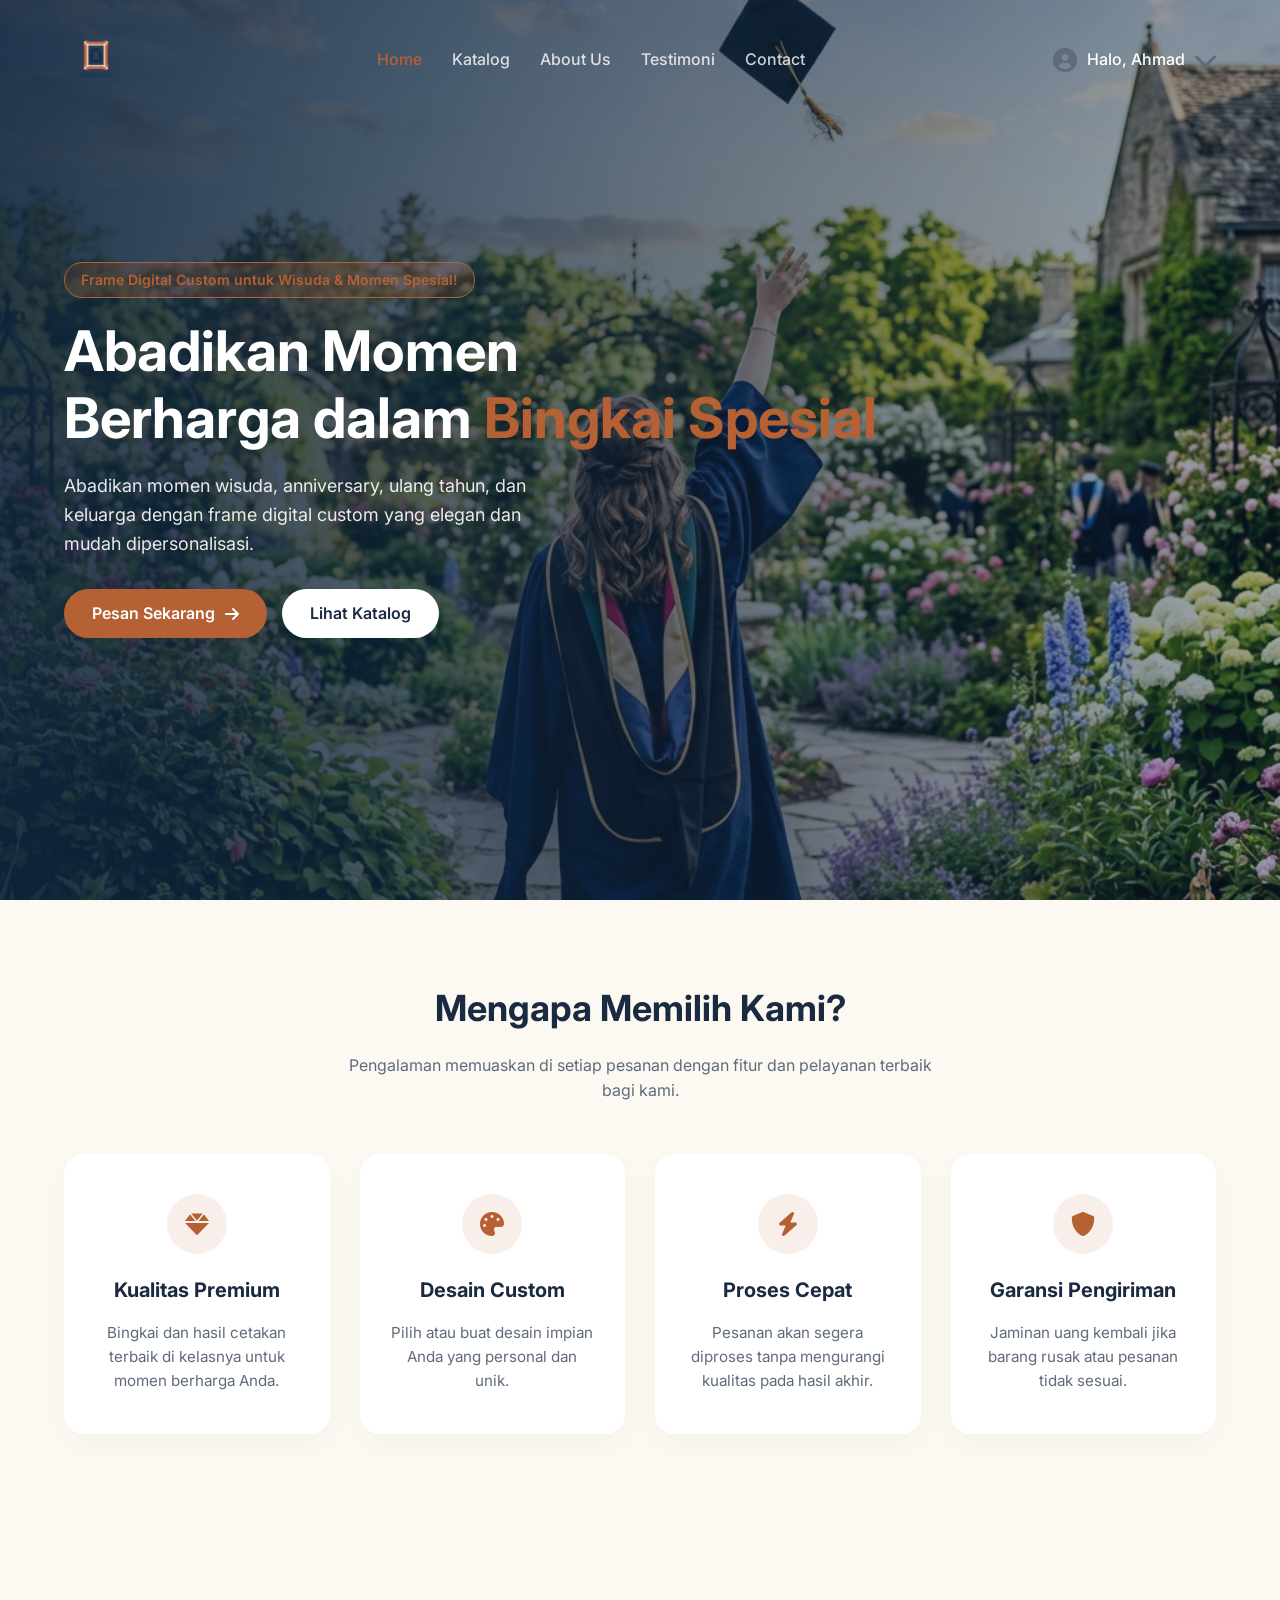
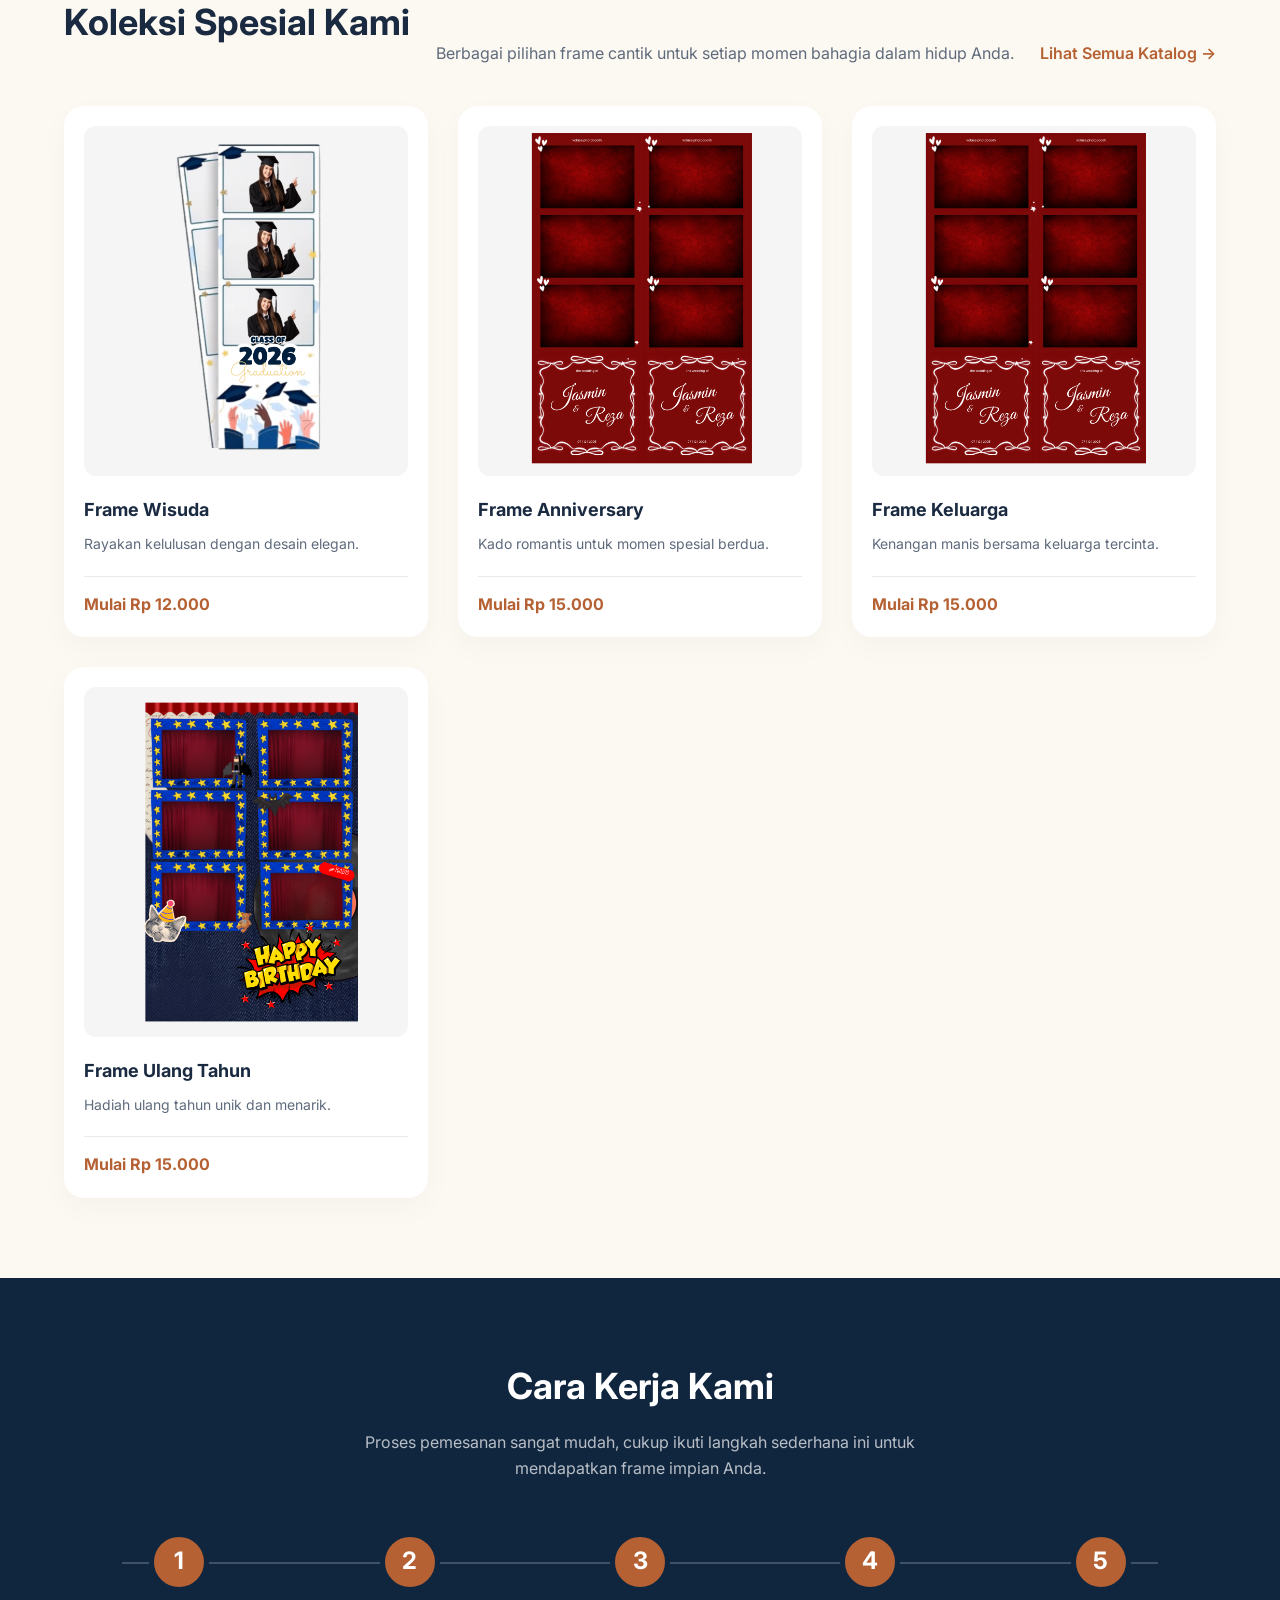
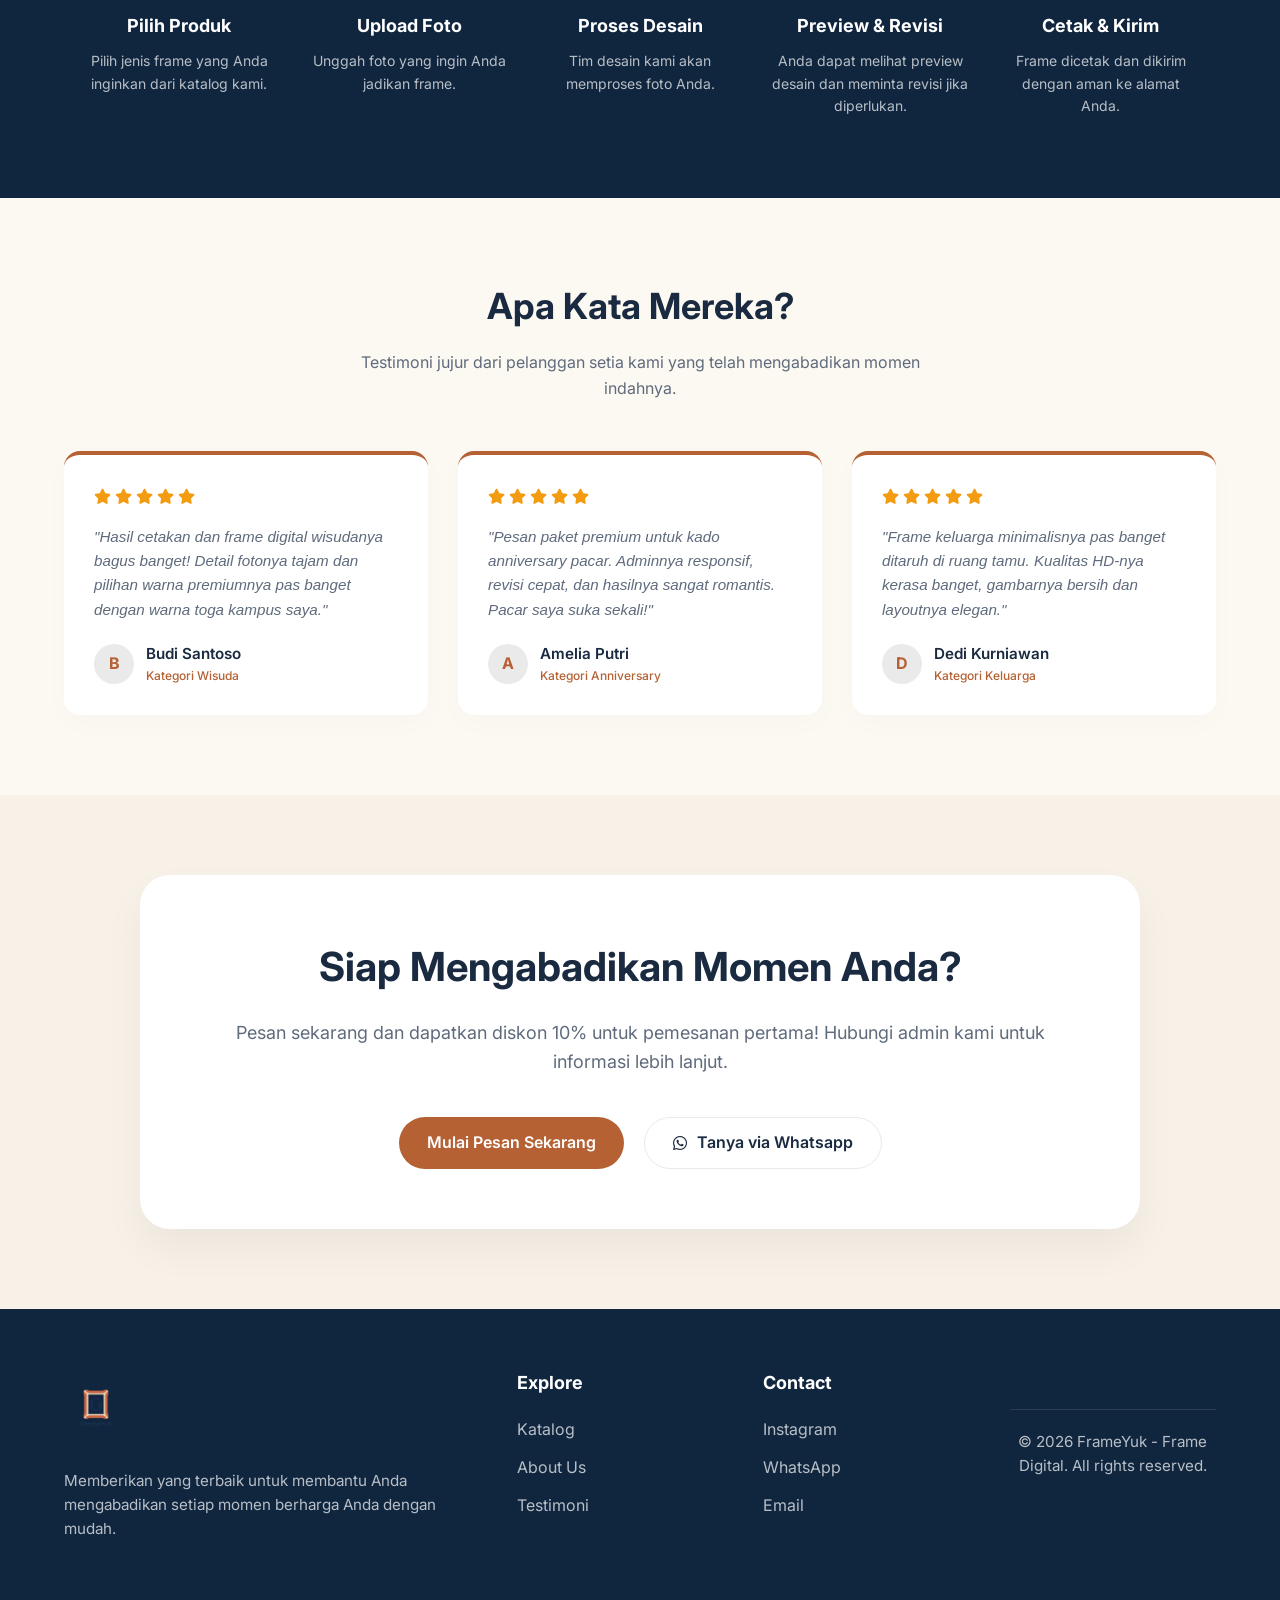
==== commit 588cbf33: "Implement full digital frame customizer, QRIS checkout, status stepper, and catalog match" ====
--- a/index.html
+++ b/index.html
@@ -18,9 +18,9 @@
             <ul class="nav-links">
                 <li><a href="index.html" class="active">Home</a></li>
                 <li><a href="katalog.html">Katalog</a></li>
-                <li><a href="#">About Us</a></li>
-                <li><a href="#">Testimoni</a></li>
-                <li><a href="#">Contact</a></li>
+                <li><a href="#about-us">About Us</a></li>
+                <li><a href="#testimoni">Testimoni</a></li>
+                <li><a href="#contact">Contact</a></li>
             </ul>
             <a href="login.html" class="btn-signin">Sign In</a>
         </nav>
@@ -152,6 +152,72 @@
         </div>
     </section>
 
+    <!-- Testimonials Section -->
+    <section id="testimoni-section" class="testimonials" style="padding: 80px 5%; background-color: var(--bg-color);">
+        <div class="section-header">
+            <h2>Apa Kata Mereka?</h2>
+            <p>Testimoni jujur dari pelanggan setia kami yang telah mengabadikan momen indahnya.</p>
+        </div>
+        <div class="feature-grid" style="grid-template-columns: repeat(auto-fit, minmax(300px, 1fr)); max-width: 1200px; margin: 0 auto; gap: 30px;">
+            <!-- Testimonial 1 -->
+            <div class="testimoni-card">
+                <div class="testimoni-stars">
+                    <i class="fas fa-star"></i>
+                    <i class="fas fa-star"></i>
+                    <i class="fas fa-star"></i>
+                    <i class="fas fa-star"></i>
+                    <i class="fas fa-star"></i>
+                </div>
+                <p class="testimoni-quote">"Hasil cetakan dan frame digital wisudanya bagus banget! Detail fotonya tajam dan pilihan warna premiumnya pas banget dengan warna toga kampus saya."</p>
+                <div class="testimoni-user">
+                    <div class="testimoni-avatar">B</div>
+                    <div>
+                        <div class="testimoni-name">Budi Santoso</div>
+                        <div class="testimoni-tag">Kategori Wisuda</div>
+                    </div>
+                </div>
+            </div>
+            
+            <!-- Testimonial 2 -->
+            <div class="testimoni-card">
+                <div class="testimoni-stars">
+                    <i class="fas fa-star"></i>
+                    <i class="fas fa-star"></i>
+                    <i class="fas fa-star"></i>
+                    <i class="fas fa-star"></i>
+                    <i class="fas fa-star"></i>
+                </div>
+                <p class="testimoni-quote">"Pesan paket premium untuk kado anniversary pacar. Adminnya responsif, revisi cepat, dan hasilnya sangat romantis. Pacar saya suka sekali!"</p>
+                <div class="testimoni-user">
+                    <div class="testimoni-avatar">A</div>
+                    <div>
+                        <div class="testimoni-name">Amelia Putri</div>
+                        <div class="testimoni-tag">Kategori Anniversary</div>
+                    </div>
+                </div>
+            </div>
+            
+            <!-- Testimonial 3 -->
+            <div class="testimoni-card">
+                <div class="testimoni-stars">
+                    <i class="fas fa-star"></i>
+                    <i class="fas fa-star"></i>
+                    <i class="fas fa-star"></i>
+                    <i class="fas fa-star"></i>
+                    <i class="fas fa-star"></i>
+                </div>
+                <p class="testimoni-quote">"Frame keluarga minimalisnya pas banget ditaruh di ruang tamu. Kualitas HD-nya kerasa banget, gambarnya bersih dan layoutnya elegan."</p>
+                <div class="testimoni-user">
+                    <div class="testimoni-avatar">D</div>
+                    <div>
+                        <div class="testimoni-name">Dedi Kurniawan</div>
+                        <div class="testimoni-tag">Kategori Keluarga</div>
+                    </div>
+                </div>
+            </div>
+        </div>
+    </section>
+
     <section class="cta">
         <div class="cta-content">
             <h2>Siap Mengabadikan Momen Anda?</h2>
--- a/style.css
+++ b/style.css
@@ -1140,6 +1140,201 @@
 
 /* Simple Footer */
 .footer-simple {
+    border-bottom: 1px solid var(--border-color);
+    margin-bottom: 20px;
+}
+
+.tab-btn {
+    background: none;
+    border: none;
+    padding: 10px 0;
+    cursor: pointer;
+    font-weight: 500;
+    color: var(--text-light);
+    position: relative;
+}
+
+.tab-btn.active {
+    color: var(--primary-color);
+}
+
+.tab-btn.active::after {
+    content: '';
+    position: absolute;
+    bottom: -1px;
+    left: 0;
+    width: 100%;
+    height: 2px;
+    background-color: var(--primary-color);
+}
+
+.table {
+    width: 100%;
+    border-collapse: collapse;
+}
+
+.table th, .table td {
+    padding: 15px;
+    text-align: left;
+    border-bottom: 1px solid var(--border-color);
+}
+
+.table th {
+    font-weight: 600;
+    color: var(--text-light);
+    background-color: #f9f9f9;
+}
+
+.status-badge {
+    padding: 5px 10px;
+    border-radius: 50px;
+    font-size: 0.75rem;
+    font-weight: 600;
+}
+
+.status-unpaid {
+    background-color: #fdf2f2;
+    color: #e74c3c;
+}
+
+.status-process {
+    background-color: #fff8e1;
+    color: #f39c12;
+}
+
+.status-done {
+    background-color: #eafaf1;
+    color: #2ecc71;
+}
+
+.btn-action {
+    padding: 6px 15px;
+    border-radius: 50px;
+    font-size: 0.875rem;
+    font-weight: 600;
+    cursor: pointer;
+    border: none;
+}
+
+.btn-pay {
+    background-color: var(--primary-color);
+    color: var(--white);
+}
+
+.btn-outline {
+    background-color: transparent;
+    border: 1px solid var(--border-color);
+    color: var(--text-dark);
+}
+
+/* Payment Page */
+.payment-container {
+    display: flex;
+    justify-content: center;
+    align-items: center;
+    padding: 60px 5%;
+    min-height: calc(100vh - 80px);
+}
+
+.payment-card {
+    background-color: var(--white);
+    width: 100%;
+    max-width: 500px;
+    padding: 40px;
+    border-radius: 20px;
+    box-shadow: 0 10px 30px rgba(0,0,0,0.05);
+    text-align: center;
+}
+
+.payment-subtitle {
+    color: var(--text-light);
+    margin: 10px 0 30px;
+    font-size: 0.95rem;
+}
+
+.qris-box {
+    background-color: #f5f5f5;
+    padding: 20px;
+    border-radius: 15px;
+    margin-bottom: 30px;
+}
+
+.qr-code {
+    width: 250px;
+    height: 250px;
+    margin: 0 auto;
+}
+
+.payment-details {
+    text-align: left;
+    margin-bottom: 20px;
+    border-top: 1px solid var(--border-color);
+    padding-top: 20px;
+}
+
+.detail-row {
+    display: flex;
+    justify-content: space-between;
+    margin-bottom: 15px;
+}
+
+.total-amount {
+    font-size: 1.25rem;
+    color: var(--primary-color);
+}
+
+.btn-full {
+    display: block;
+    width: 100%;
+}
+
+/* Success Page */
+.success-container {
+    display: flex;
+    justify-content: center;
+    align-items: center;
+    min-height: calc(100vh - 80px);
+    padding: 60px 5%;
+}
+
+.success-card {
+    background-color: var(--white);
+    max-width: 500px;
+    padding: 50px 40px;
+    border-radius: 20px;
+    box-shadow: 0 10px 30px rgba(0,0,0,0.05);
+    text-align: center;
+}
+
+.success-icon {
+    font-size: 5rem;
+    color: #2ecc71;
+    margin-bottom: 20px;
+}
+
+.success-card h2 {
+    margin-bottom: 15px;
+}
+
+.success-card p {
+    color: var(--text-light);
+    margin-bottom: 40px;
+    line-height: 1.6;
+}
+
+.success-actions {
+    display: flex;
+    flex-direction: column;
+    gap: 15px;
+}
+
+.success-actions .btn-outline {
+    display: block;
+    padding: 12px;
+}
+
+/* Simple Footer */
+.footer-simple {
     text-align: center;
     padding: 30px;
     color: var(--text-light);
@@ -1150,6 +1345,7 @@
 @media (max-width: 768px) {
     .detail-layout {
         grid-template-columns: 1fr;
+        gap: 30px;
     }
     
     .dashboard-layout {
@@ -1163,6 +1359,10 @@
     .search-bar {
         display: none;
     }
+    
+    .status-layout-grid {
+        grid-template-columns: 1fr !important;
+    }
 }
 
 .logo-img { height: 80px; width: auto; display: block; }
@@ -1178,3 +1378,413 @@
 .user-info { cursor: pointer; }
 .user-profile { cursor: pointer; }
 .user-dropdown.show { display: block !important; }
+
+/* =========================================
+   NEW CUSTOM STYLES FOR DYNAMIC CUSTOMIZATION
+   ========================================= */
+
+/* Package Selector Button Grid */
+.pkg-btn {
+    background-color: var(--white);
+    border: 2px solid var(--border-color);
+    padding: 15px 10px;
+    border-radius: 10px;
+    cursor: pointer;
+    display: flex;
+    flex-direction: column;
+    align-items: center;
+    transition: all 0.25s ease;
+    text-align: center;
+}
+
+.pkg-btn:hover {
+    border-color: var(--primary-color);
+    background-color: rgba(181, 97, 51, 0.01);
+}
+
+.pkg-btn.active {
+    border-color: var(--primary-color);
+    background-color: rgba(181, 97, 51, 0.06);
+    box-shadow: 0 4px 15px rgba(181, 97, 51, 0.1);
+}
+
+.pkg-name {
+    font-weight: 700;
+    font-size: 0.95rem;
+    color: var(--text-dark);
+    margin-bottom: 4px;
+}
+
+.pkg-price {
+    font-size: 0.85rem;
+    font-weight: 600;
+    color: var(--primary-color);
+}
+
+/* Color Radio Swatches */
+.color-options {
+    display: flex;
+    flex-wrap: wrap;
+    gap: 12px;
+}
+
+/* Dynamic Live Frame Preview Container */
+.main-image-preview-container {
+    background-color: #eaeaea;
+    background-image: radial-gradient(#d3d3d3 1px, transparent 1px);
+    background-size: 16px 16px;
+    padding: 30px;
+    border-radius: 20px;
+    display: flex;
+    justify-content: center;
+    align-items: center;
+    min-height: 480px;
+    width: 100%;
+}
+
+.live-frame-preview {
+    --frame-color: #10263f;
+    --frame-text-color: var(--white);
+    background-color: var(--frame-color);
+    border-radius: 8px;
+    box-shadow: 0 10px 30px rgba(0,0,0,0.15);
+    padding: 15px;
+    transition: all 0.3s cubic-bezier(0.25, 0.8, 0.25, 1);
+    box-sizing: border-box;
+    position: relative;
+    width: 100%;
+}
+
+/* Preview Sizing Aspect Ratios */
+.live-frame-preview.size-Strip {
+    aspect-ratio: 1 / 3;
+    max-width: 180px;
+}
+.live-frame-preview.size-4R {
+    aspect-ratio: 2 / 3;
+    max-width: 300px;
+}
+.live-frame-preview.size-5R {
+    aspect-ratio: 5 / 7;
+    max-width: 320px;
+}
+.live-frame-preview.size-10R {
+    aspect-ratio: 5 / 6;
+    max-width: 360px;
+}
+
+.frame-border-outer {
+    width: 100%;
+    height: 100%;
+    border: 3px solid rgba(255,255,255,0.15);
+    border-radius: 6px;
+    padding: 6px;
+    box-sizing: border-box;
+}
+
+.frame-border-inner {
+    width: 100%;
+    height: 100%;
+    border: 1px solid rgba(255,255,255,0.08);
+    box-sizing: border-box;
+    display: flex;
+    flex-direction: column;
+    padding-bottom: 75px; /* space for personalization text */
+}
+
+/* Slots Grid inside preview */
+.photo-slots-grid {
+    display: grid;
+    flex: 1;
+    gap: 8px;
+    overflow: hidden;
+}
+
+.photo-slots-grid.slots-count-6 {
+    grid-template-columns: repeat(2, 1fr);
+    grid-template-rows: repeat(3, 1fr);
+    gap: 6px;
+}
+
+.photo-slots-grid.slots-count-4 {
+    grid-template-columns: repeat(2, 1fr);
+    grid-template-rows: repeat(2, 1fr);
+    gap: 6px;
+}
+
+.photo-slots-grid.slots-count-3 {
+    grid-template-rows: repeat(3, 1fr);
+}
+
+.photo-slots-grid.slots-count-2 {
+    grid-template-rows: repeat(2, 1fr);
+}
+
+.photo-slots-grid.slots-count-1 {
+    grid-template-rows: 1fr;
+}
+
+.photo-slot-item {
+    background-color: #e5dac9;
+    border-radius: 4px;
+    overflow: hidden;
+    display: flex;
+    align-items: center;
+    justify-content: center;
+    border: 1px solid rgba(0,0,0,0.05);
+}
+
+.photo-slot-item img {
+    width: 100%;
+    height: 100%;
+    object-fit: cover;
+}
+
+.slot-placeholder {
+    display: flex;
+    flex-direction: column;
+    align-items: center;
+    gap: 5px;
+    color: #9c4f26;
+    opacity: 0.65;
+    font-size: 0.8rem;
+    text-align: center;
+    padding: 10px;
+}
+
+.slot-placeholder i {
+    font-size: 1.5rem;
+}
+
+/* Overlay Decorations */
+.frame-decorations {
+    position: absolute;
+    width: 100%;
+    height: 100%;
+    top: 0;
+    left: 0;
+    pointer-events: none;
+    z-index: 5;
+}
+
+/* Personalisasi Text Overlays */
+.text-overlay-container {
+    position: absolute;
+    bottom: 12px;
+    left: 0;
+    width: 100%;
+    display: flex;
+    flex-direction: column;
+    align-items: center;
+    justify-content: center;
+    color: var(--frame-text-color);
+    text-align: center;
+    padding: 0 10px;
+    box-sizing: border-box;
+    z-index: 4;
+}
+
+.overlay-text {
+    line-height: 1.2;
+    word-break: break-word;
+    max-width: 100%;
+}
+
+.overlay-name {
+    font-weight: 700;
+    font-size: 0.8rem;
+    margin-bottom: 2px;
+}
+
+.overlay-campus {
+    font-size: 0.6rem;
+    opacity: 0.85;
+    margin-bottom: 2px;
+}
+
+.overlay-date {
+    font-size: 0.55rem;
+    opacity: 0.7;
+    margin-bottom: 3px;
+}
+
+.overlay-quote {
+    font-size: 0.5rem;
+    font-style: italic;
+    opacity: 0.9;
+    max-width: 90%;
+    line-height: 1.1;
+}
+
+/* Stepper Progress Visual Component styling */
+.stepper-timeline {
+    position: relative;
+    width: 100%;
+    height: 4px;
+    background-color: #eaeaea;
+    border-radius: 10px;
+    margin-top: 30px;
+}
+
+.stepper-line {
+    position: absolute;
+    height: 100%;
+    background-color: var(--primary-color);
+    border-radius: 10px;
+    left: 0;
+    top: 0;
+    transition: width 0.5s ease;
+}
+
+.stepper-nodes {
+    display: flex;
+    justify-content: space-between;
+    width: 100%;
+    position: absolute;
+    top: -18px;
+    left: 0;
+}
+
+.step-node {
+    display: flex;
+    flex-direction: column;
+    align-items: center;
+    width: 90px;
+    position: relative;
+}
+
+.step-circle {
+    width: 40px;
+    height: 40px;
+    border-radius: 50%;
+    background-color: var(--white);
+    border: 3px solid #eaeaea;
+    color: var(--text-light);
+    display: flex;
+    align-items: center;
+    justify-content: center;
+    font-weight: 700;
+    font-size: 0.9rem;
+    z-index: 10;
+    transition: all 0.3s ease;
+}
+
+.step-label {
+    margin-top: 8px;
+    font-size: 0.8rem;
+    font-weight: 600;
+    color: var(--text-dark);
+    text-align: center;
+}
+
+.step-desc {
+    font-size: 0.65rem;
+    color: var(--text-light);
+    text-align: center;
+    margin-top: 2px;
+}
+
+/* Active and completed stepper nodes */
+.step-node.completed .step-circle {
+    background-color: var(--primary-color);
+    border-color: var(--primary-color);
+    color: var(--white);
+    box-shadow: 0 4px 10px rgba(181, 97, 51, 0.2);
+}
+
+.step-node.active .step-circle {
+    background-color: var(--white);
+    border-color: var(--primary-color);
+    color: var(--primary-color);
+    box-shadow: 0 4px 10px rgba(181, 97, 51, 0.15);
+}
+
+/* Stepper responsive */
+@media (max-width: 600px) {
+    .step-desc {
+        display: none;
+    }
+    .step-node {
+        width: 60px;
+    }
+    .step-label {
+        font-size: 0.7rem;
+    }
+    .step-circle {
+        width: 32px;
+        height: 32px;
+        font-size: 0.8rem;
+    }
+    .stepper-nodes {
+        top: -14px;
+    }
+}
+
+/* Testimonials Section Card */
+.testimoni-card {
+    background-color: var(--white);
+    border-radius: 16px;
+    padding: 30px;
+    box-shadow: 0 8px 30px rgba(0,0,0,0.02);
+    border-top: 4px solid var(--primary-color);
+    display: flex;
+    flex-direction: column;
+    justify-content: space-between;
+    transition: transform 0.3s ease;
+}
+
+.testimoni-card:hover {
+    transform: translateY(-5px);
+}
+
+.testimoni-stars {
+    color: #f39c12;
+    margin-bottom: 15px;
+    font-size: 0.95rem;
+}
+
+.testimoni-quote {
+    font-size: 0.95rem;
+    line-height: 1.6;
+    color: var(--text-light);
+    font-style: italic;
+    margin-bottom: 20px;
+}
+
+.testimoni-user {
+    display: flex;
+    align-items: center;
+    gap: 12px;
+}
+
+.testimoni-avatar {
+    width: 40px;
+    height: 40px;
+    border-radius: 50%;
+    background-color: #eaeaea;
+    display: flex;
+    align-items: center;
+    justify-content: center;
+    color: var(--primary-color);
+    font-weight: 700;
+}
+
+.testimoni-name {
+    font-weight: 600;
+    font-size: 0.95rem;
+    color: var(--text-dark);
+}
+
+.testimoni-tag {
+    font-size: 0.75rem;
+    color: var(--primary-color);
+    font-weight: 500;
+}
+
+/* HD Modal Overlay */
+.hd-modal-overlay {
+    backdrop-filter: blur(8px);
+}
+.hd-preview-wrapper #hd-preview-clone {
+    transform: none !important;
+}
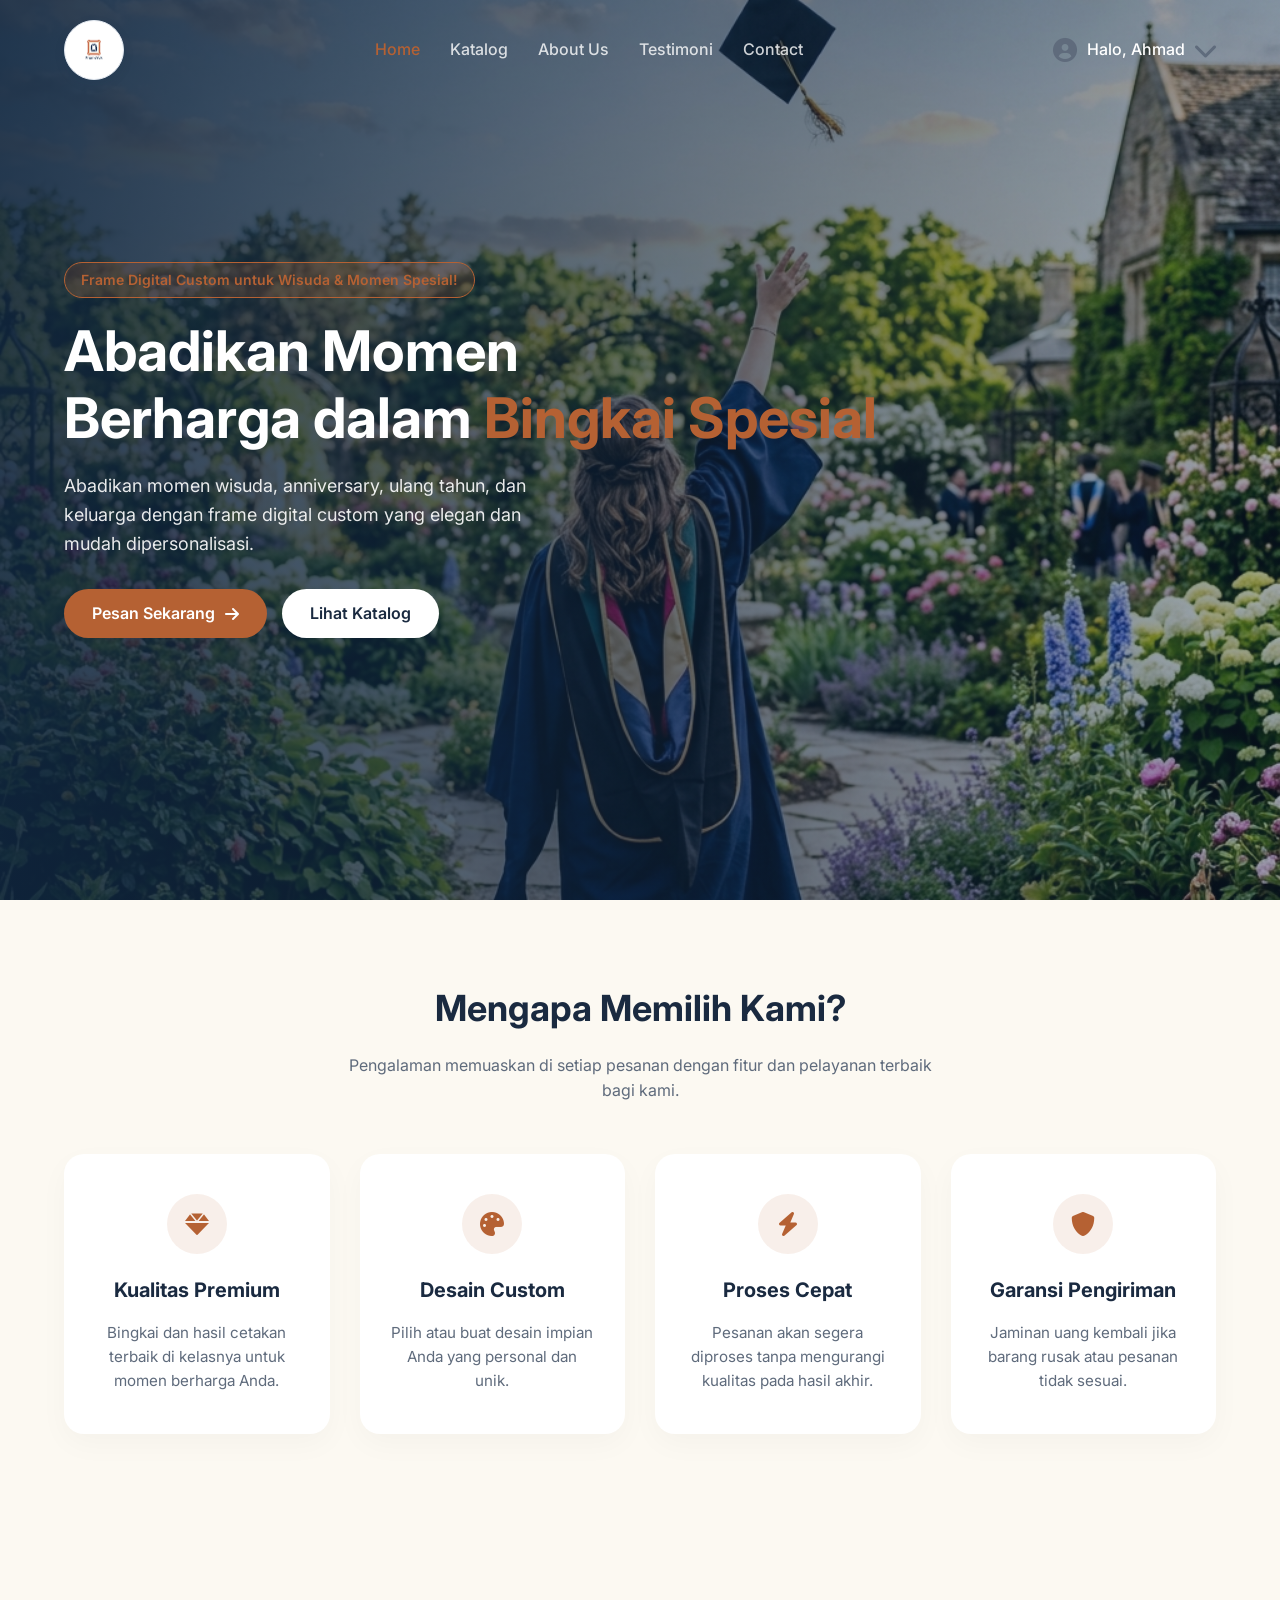
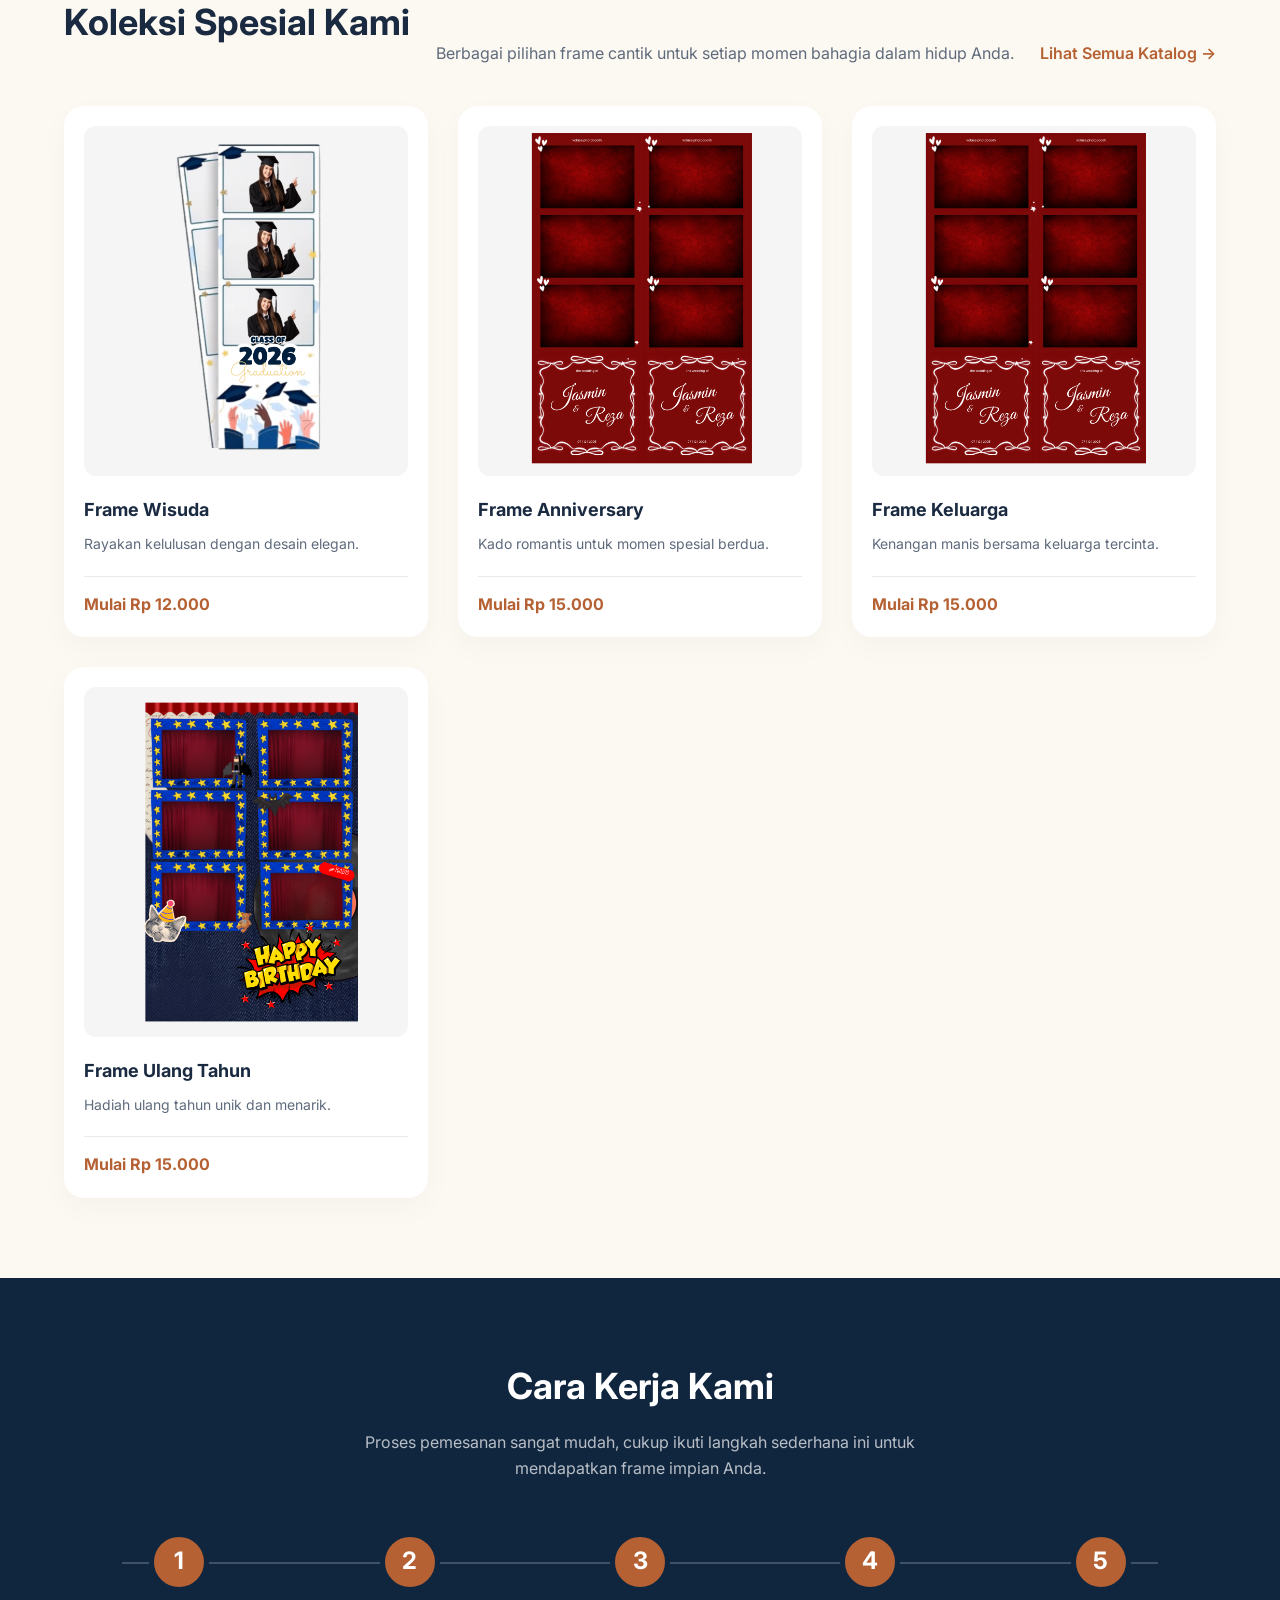
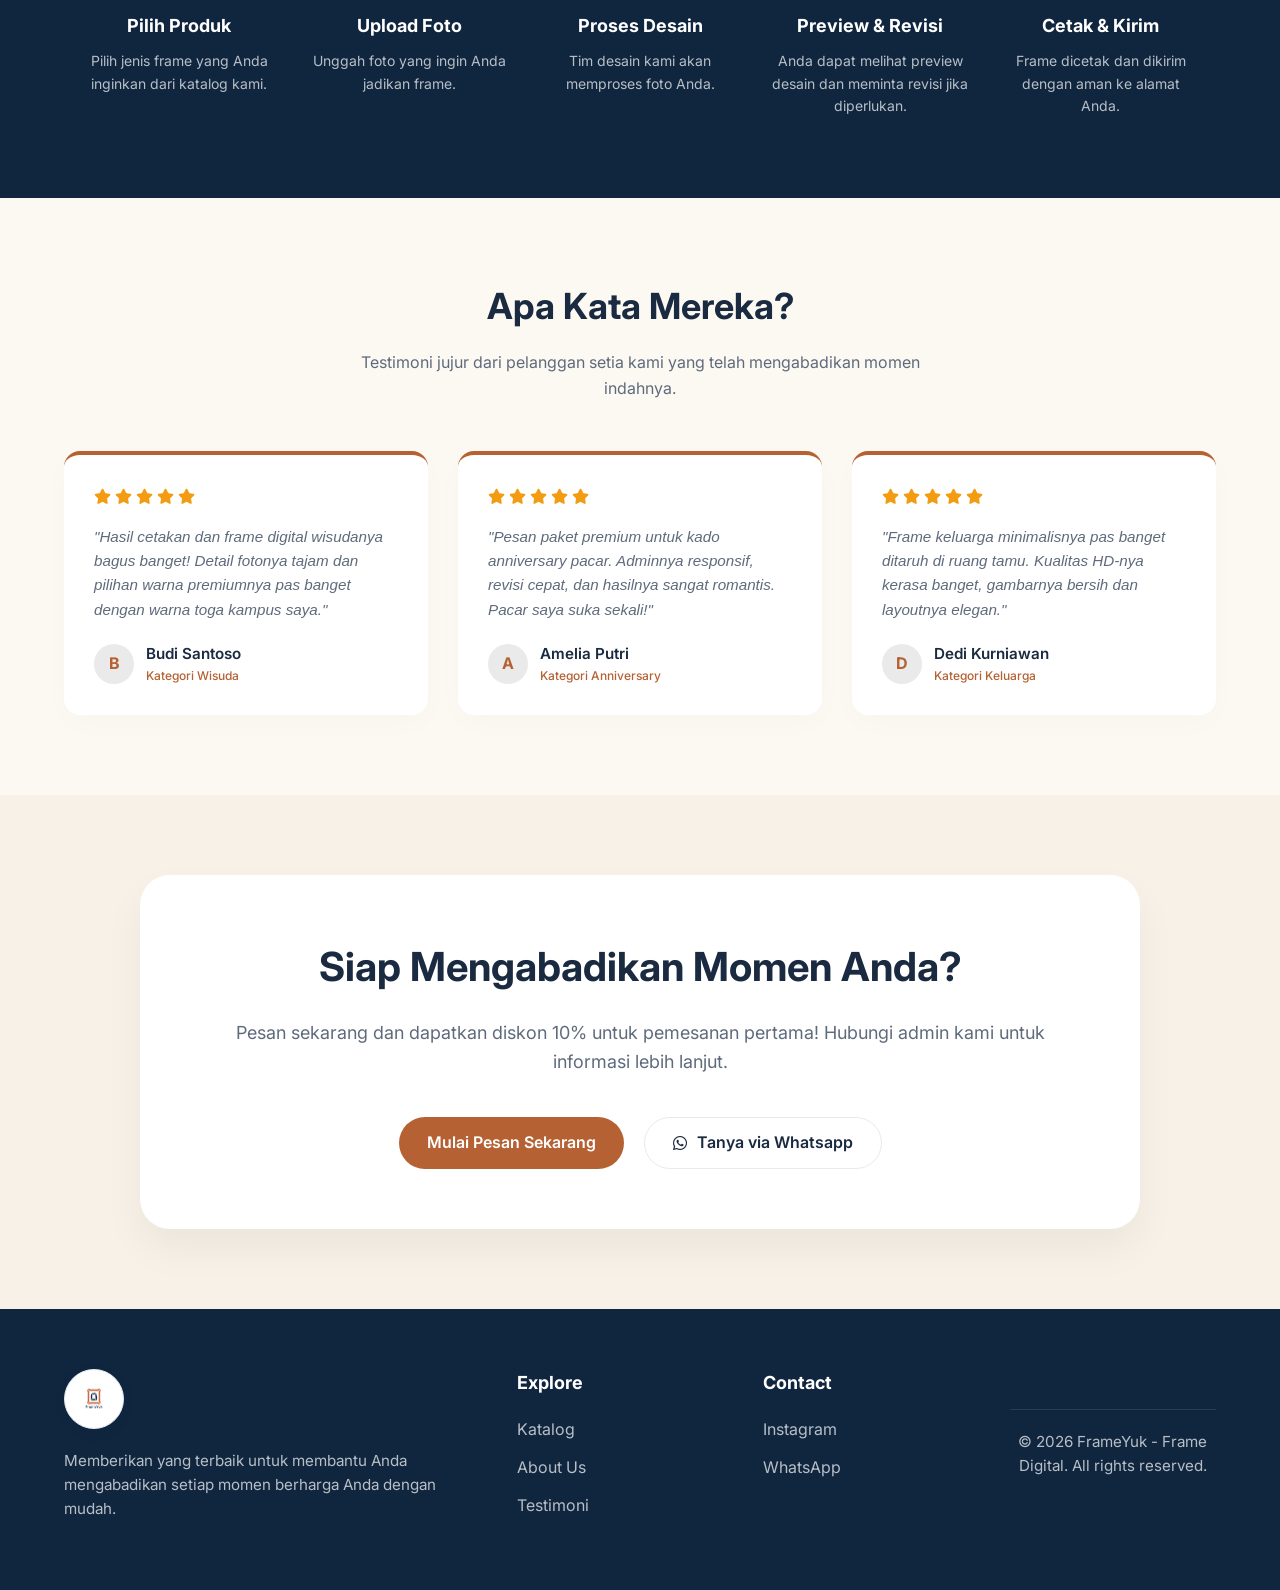
==== commit 24b3c92f: "Update social links and remove email contact on landing page" ====
--- a/index.html
+++ b/index.html
@@ -223,8 +223,8 @@
             <h2>Siap Mengabadikan Momen Anda?</h2>
             <p>Pesan sekarang dan dapatkan diskon 10% untuk pemesanan pertama! Hubungi admin kami untuk informasi lebih lanjut.</p>
             <div class="cta-buttons">
-                <a href="#" class="btn-primary">Mulai Pesan Sekarang</a>
-                <a href="#" class="btn-outline-white"><i class="fab fa-whatsapp"></i> Tanya via Whatsapp</a>
+                <a href="katalog.html" class="btn-primary">Mulai Pesan Sekarang</a>
+                <a href="https://wa.link/y5v0hl" target="_blank" rel="noopener noreferrer" class="btn-outline-white"><i class="fab fa-whatsapp"></i> Tanya via Whatsapp</a>
             </div>
         </div>
     </section>
@@ -248,9 +248,8 @@
             <div class="footer-col">
                 <h3>Contact</h3>
                 <ul>
-                    <li><a href="#">Instagram</a></li>
-                    <li><a href="#">WhatsApp</a></li>
-                    <li><a href="#">Email</a></li>
+                    <li><a href="https://www.instagram.com/frameyuk?igsh=cjBxbWlwam8zbjgx" target="_blank" rel="noopener noreferrer">Instagram</a></li>
+                    <li><a href="https://wa.link/y5v0hl" target="_blank" rel="noopener noreferrer">WhatsApp</a></li>
                 </ul>
             </div>
             <div class="footer-col">
--- a/style.css
+++ b/style.css
@@ -51,12 +51,29 @@
 }
 
 .logo {
-    font-size: 1.5rem;
-    font-weight: 700;
-    color: var(--primary-color);
-    display: flex;
-    align-items: center;
-    gap: 10px;
+    background-color: var(--white);
+    border-radius: 50%;
+    width: 60px;
+    height: 60px;
+    display: flex;
+    align-items: center;
+    justify-content: center;
+    padding: 8px;
+    box-shadow: 0 4px 12px rgba(16, 38, 63, 0.08);
+    border: 1.5px solid #e2e8f0;
+    overflow: hidden;
+    transition: transform 0.3s ease;
+    flex-shrink: 0;
+}
+
+.logo:hover {
+    transform: scale(1.05);
+}
+
+.logo-img {
+    max-height: 100%;
+    max-width: 100%;
+    object-fit: contain;
 }
 
 .nav-links {
@@ -1788,3 +1805,70 @@
 .hd-preview-wrapper #hd-preview-clone {
     transform: none !important;
 }
+
+/* Starry Blue Celebration Specifics */
+.live-frame-preview.design-starry-blue-celebration {
+    background-image: radial-gradient(rgba(255, 255, 255, 0.25) 1.5px, transparent 1.5px) !important;
+    background-size: 20px 20px !important;
+}
+.live-frame-preview.design-starry-blue-celebration .photo-slot-item {
+    border: 3.5px solid #0056b3 !important;
+    position: relative;
+    box-shadow: inset 0 0 10px rgba(0,0,0,0.5);
+}
+.live-frame-preview.design-starry-blue-celebration .photo-slot-item::after {
+    content: '★';
+    position: absolute;
+    top: -5px;
+    left: 5px;
+    color: #ffd700;
+    font-size: 10px;
+    z-index: 5;
+    text-shadow: 1px 1px 0px #000;
+}
+.live-frame-preview.design-starry-blue-celebration .photo-slot-item::before {
+    content: '★';
+    position: absolute;
+    bottom: -5px;
+    right: 5px;
+    color: #ffd700;
+    font-size: 10px;
+    z-index: 5;
+    text-shadow: 1px 1px 0px #000;
+}
+
+/* Royal Red Damask Specifics */
+.live-frame-preview.design-royal-red-damask {
+    background-image: radial-gradient(rgba(255, 255, 255, 0.12) 1.5px, transparent 1.5px), radial-gradient(rgba(255, 255, 255, 0.12) 1.5px, transparent 1.5px) !important;
+    background-size: 24px 24px !important;
+    background-position: 0 0, 12px 12px !important;
+}
+.live-frame-preview.design-royal-red-damask .photo-slot-item {
+    border: 3px double rgba(255, 255, 255, 0.3) !important;
+}
+
+/* Sweetheart Lace Frame Specifics */
+.live-frame-preview.design-sweetheart-lace-frame {
+    background-image: linear-gradient(30deg, rgba(255,255,255,0.05) 25%, transparent 25%), linear-gradient(210deg, rgba(255,255,255,0.05) 25%, transparent 25%) !important;
+    background-size: 20px 20px !important;
+}
+.live-frame-preview.design-sweetheart-lace-frame .photo-slot-item {
+    border: 3px dashed rgba(255,255,255,0.4) !important;
+}
+
+/* Minimalist Love Specifics */
+.live-frame-preview.design-minimalist-love {
+    background-image: radial-gradient(rgba(255,255,255,0.2) 1px, transparent 0) !important;
+    background-size: 12px 12px !important;
+}
+.live-frame-preview.design-minimalist-love .photo-slot-item {
+    border: 2px solid rgba(255,255,255,0.4) !important;
+}
+
+/* Nature Duo Split-Screen Specifics */
+.live-frame-preview.design-nature-duo-split-screen {
+    background-image: linear-gradient(90deg, var(--frame-color, #0f5257) 50%, #800000 50%) !important;
+}
+.live-frame-preview.design-nature-duo-split-screen .photo-slot-item {
+    border: 2px solid rgba(255,255,255,0.5) !important;
+}
